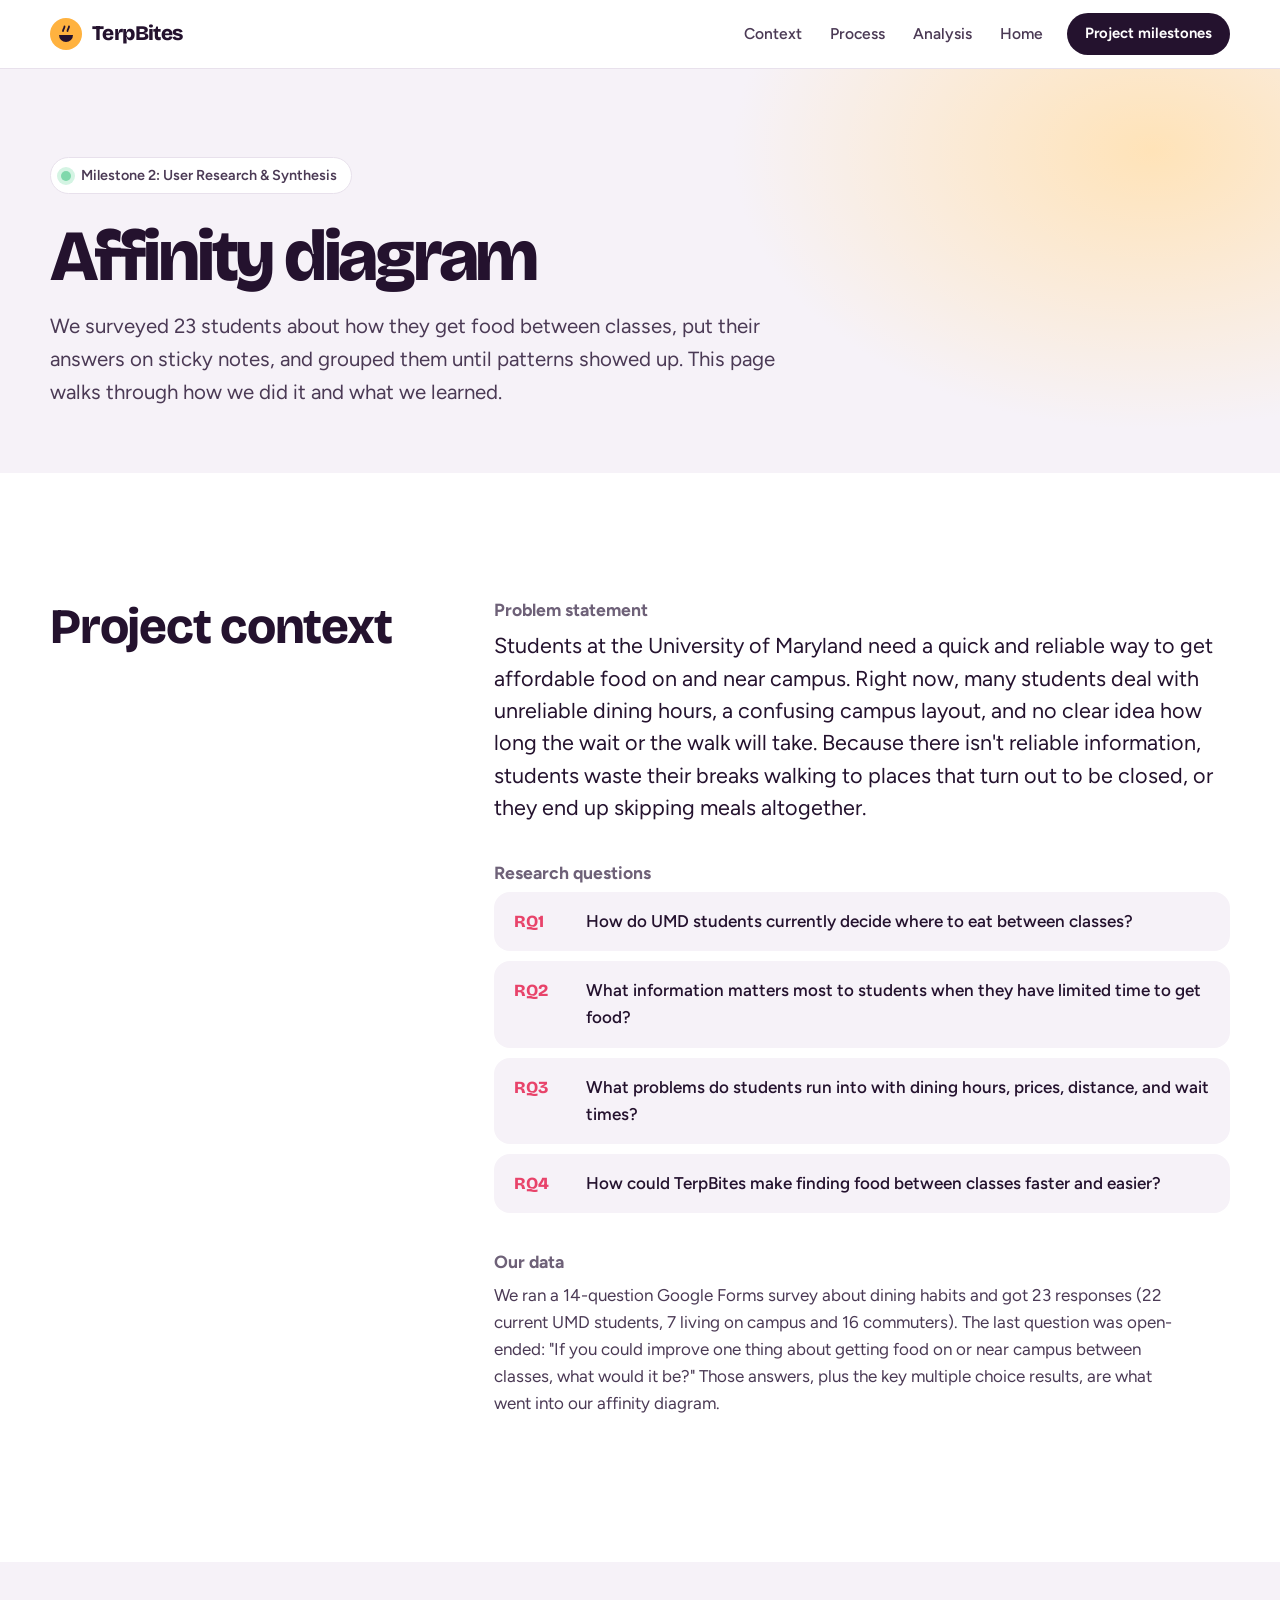
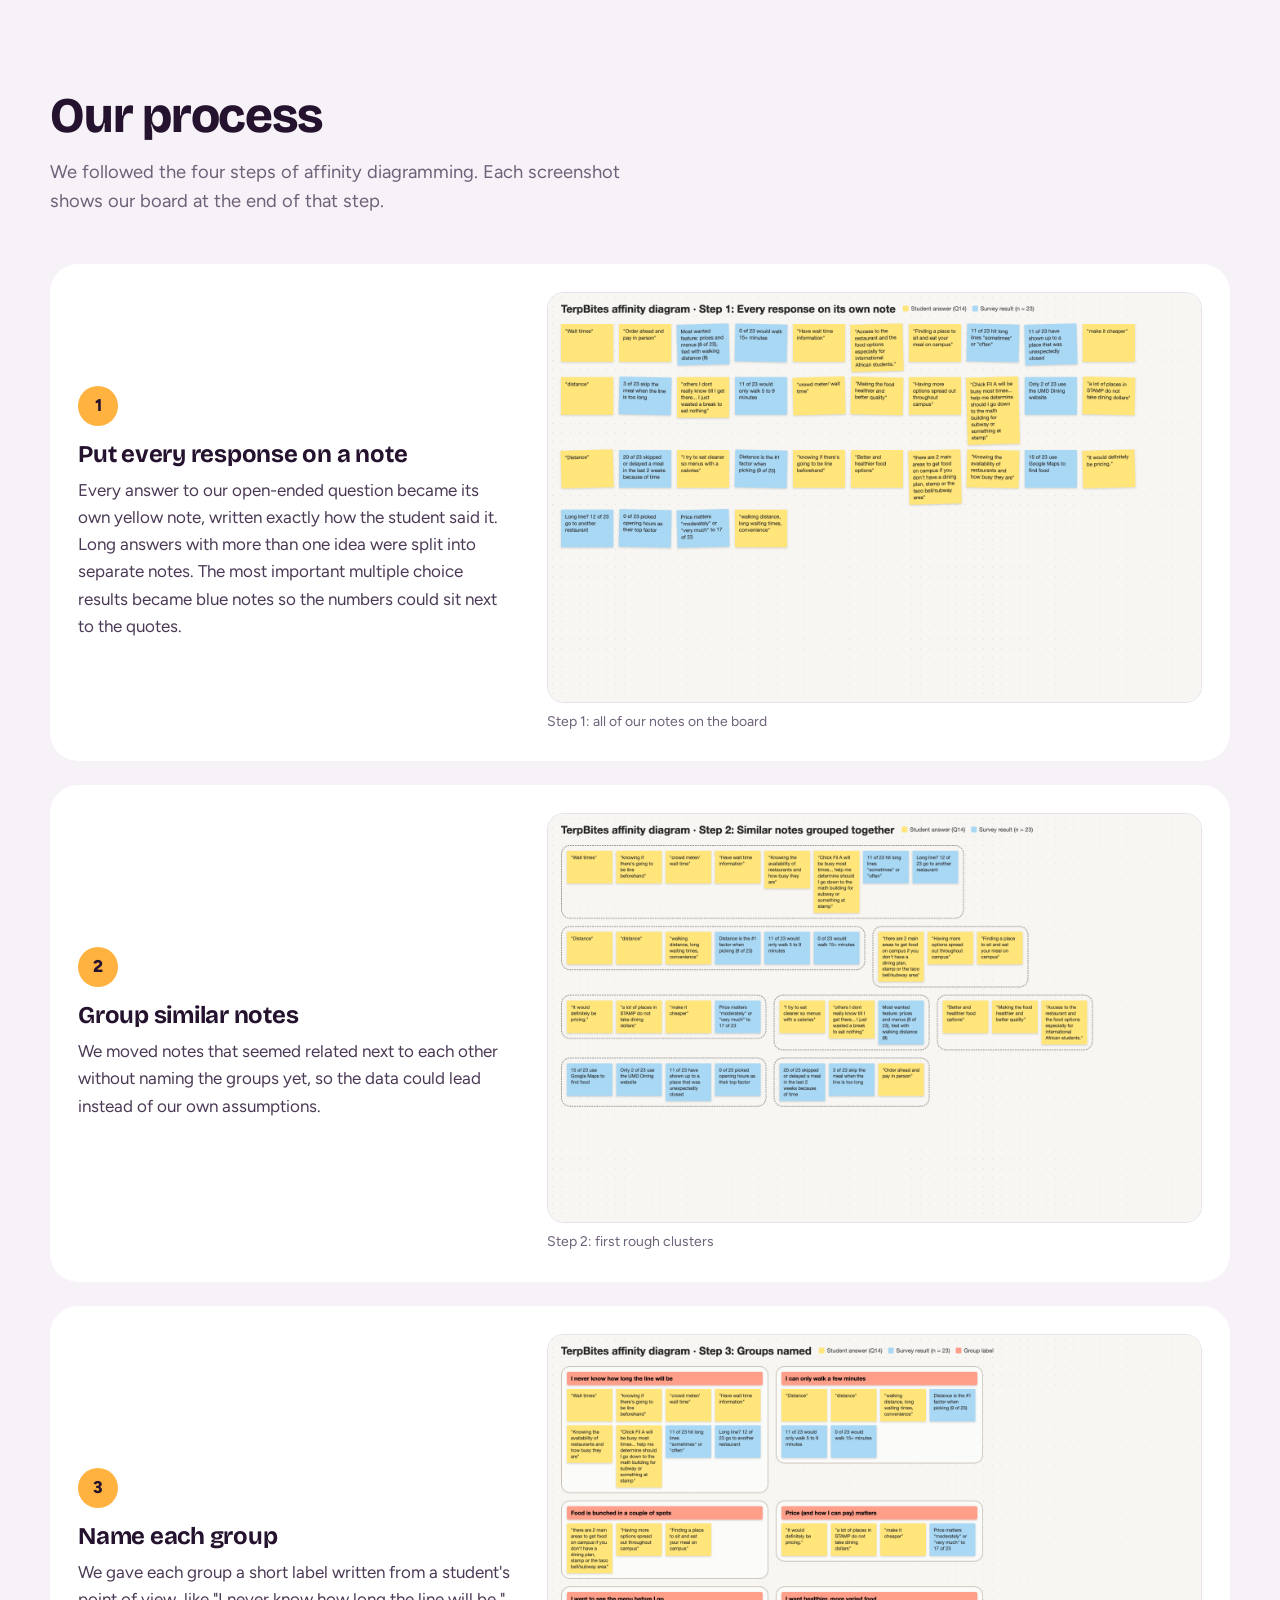
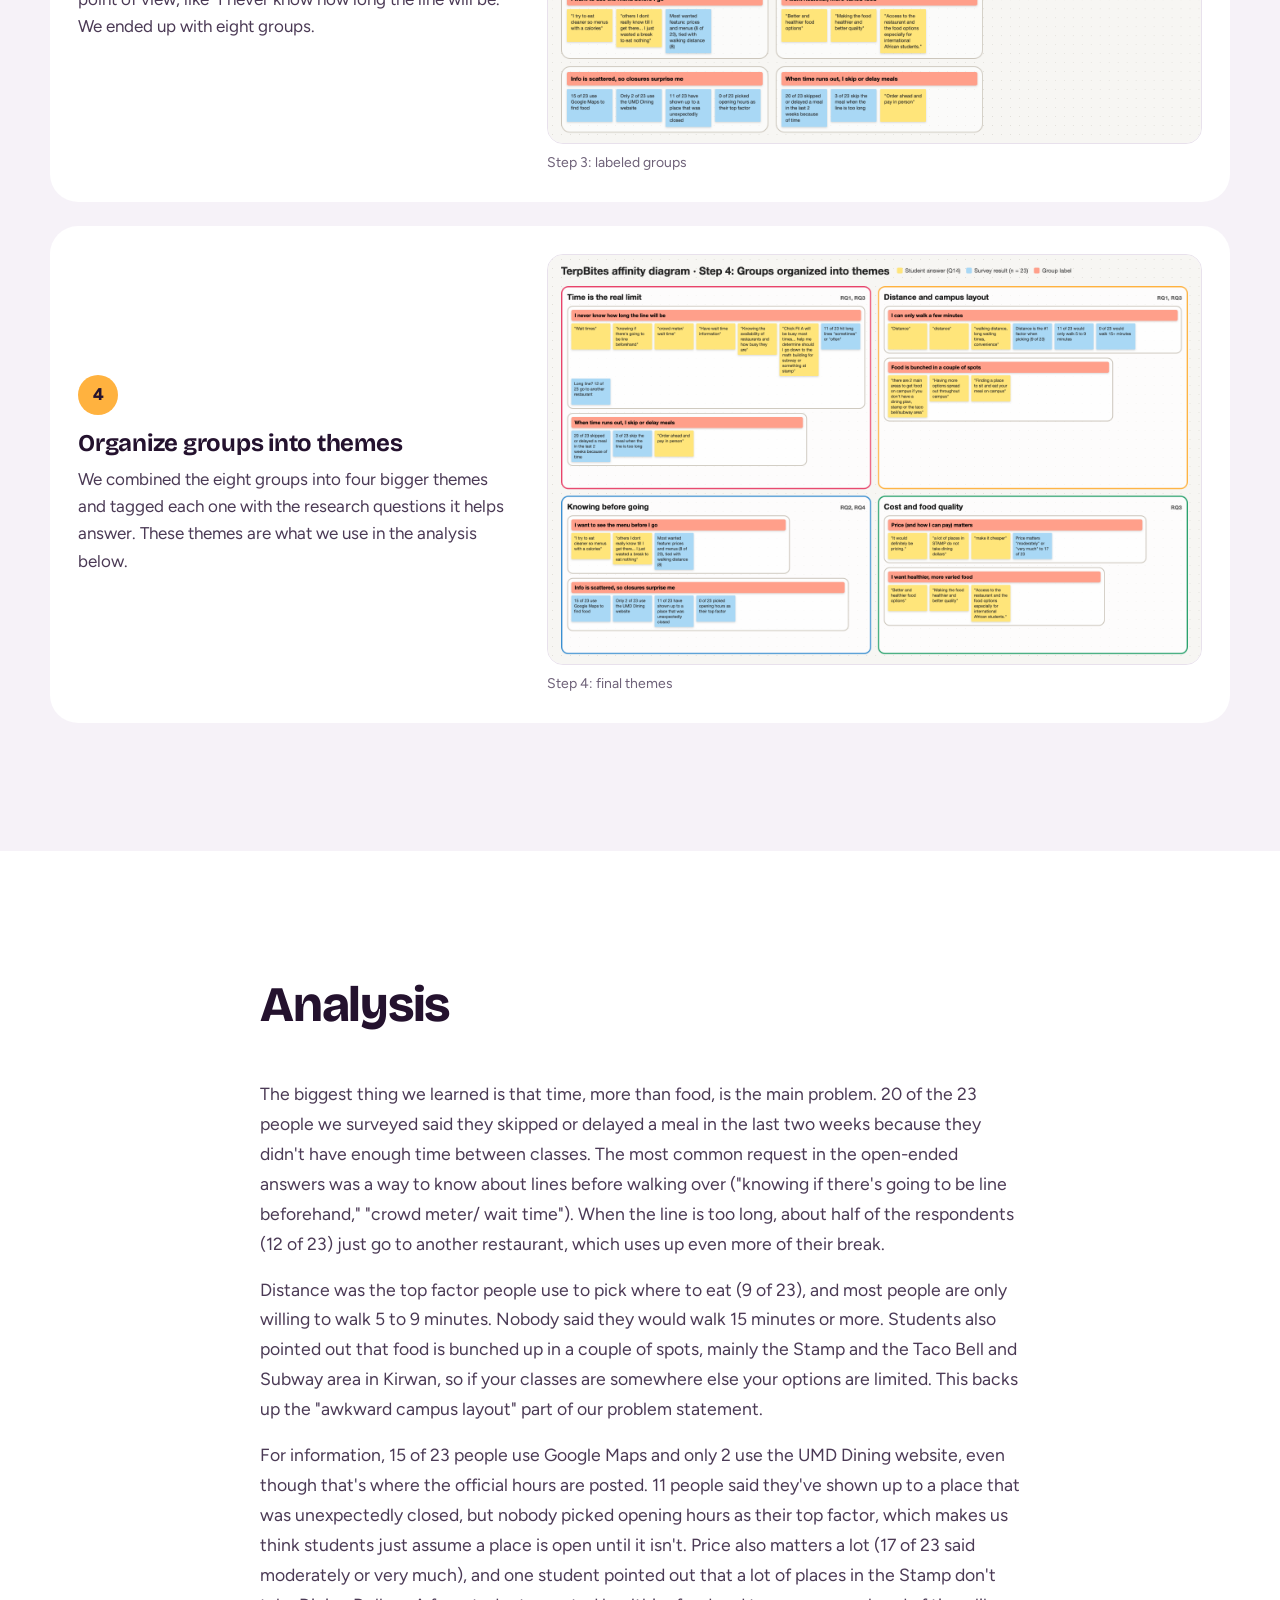
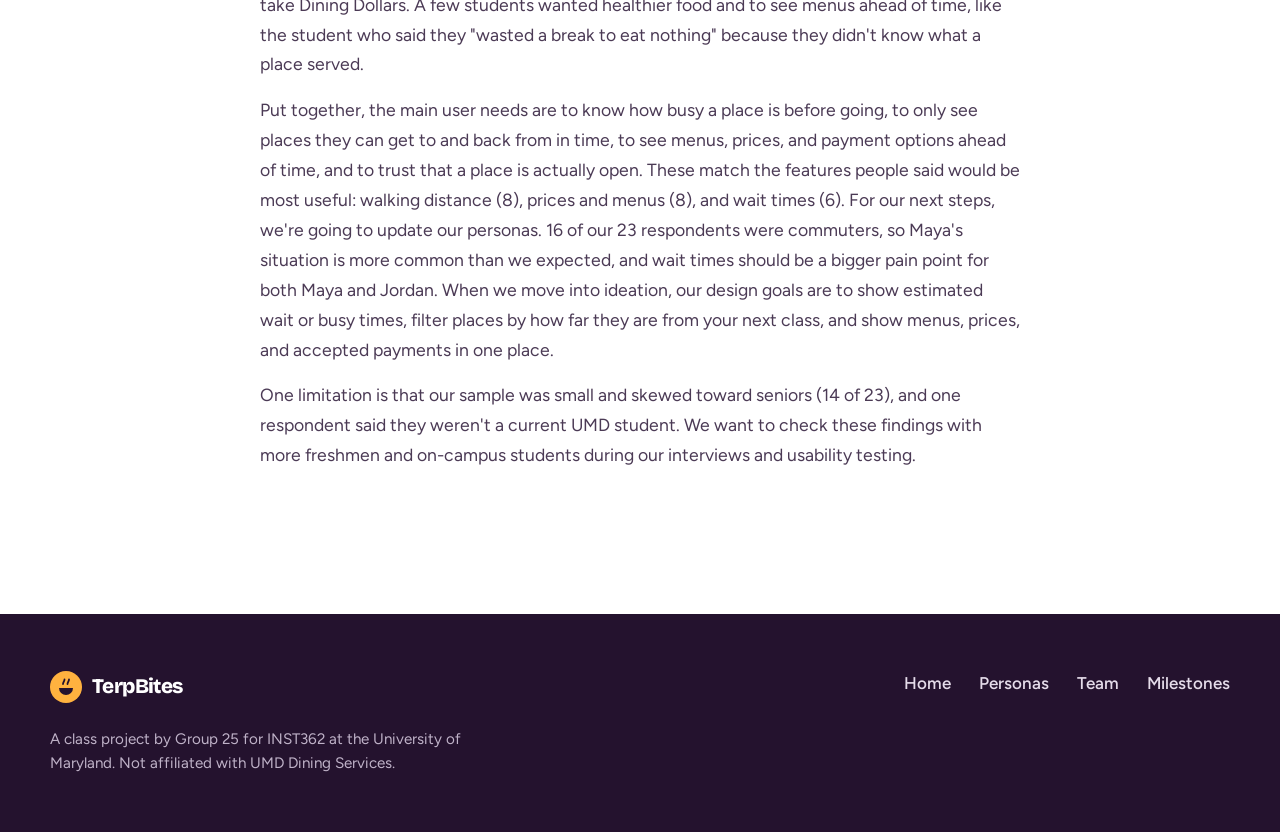
==== affinity.html @ 053cf382 "Add Affinity Diagram page with survey-based affinity diagram and analysis" ====
<!DOCTYPE html>
<html lang="en">
<head>
  <meta charset="UTF-8">
  <meta name="viewport" content="width=device-width, initial-scale=1">
  <title>Affinity Diagram · TerpBites</title>
  <meta name="description" content="How Group 25 used an affinity diagram to make sense of our TerpBites interviews and observations.">
  <link rel="preconnect" href="https://fonts.googleapis.com">
  <link rel="preconnect" href="https://fonts.gstatic.com" crossorigin>
  <link href="https://fonts.googleapis.com/css2?family=Bricolage+Grotesque:opsz,wght@12..96,500..800&family=Figtree:wght@400;500;600;700&display=swap" rel="stylesheet">
  <link rel="stylesheet" href="styles.css">
</head>
<body>
  <a class="skip" href="#main">Skip to content</a>

  <header class="nav">
    <div class="wrap nav-inner">
      <a class="brand" href="index.html" aria-label="TerpBites home">
        <svg class="brand-mark" viewBox="0 0 32 32" aria-hidden="true">
          <circle cx="16" cy="16" r="16" fill="var(--mango)"/>
          <path d="M9 17a7 7 0 0 0 14 0H9Z" fill="var(--ink)"/>
          <path d="M13 13c0-2 1.5-2.5 1.5-4.5M17.5 13c0-2 1.5-2.5 1.5-4.5" stroke="var(--ink)" stroke-width="1.8" fill="none" stroke-linecap="round"/>
        </svg>
        TerpBites
      </a>
      <nav aria-label="Main">
        <ul>
          <li><a href="#context">Context</a></li>
          <li><a href="#process">Process</a></li>
          <li><a href="#analysis">Analysis</a></li>
          <li><a href="index.html">Home</a></li>
        </ul>
      </nav>
      <a class="btn btn-small" href="index.html#progress">Project milestones</a>
    </div>
  </header>

  <main id="main">
    <section class="page-hero">
      <div class="wrap">
        <p class="pill"><span class="pulse" aria-hidden="true"></span>Milestone 2: User Research &amp; Synthesis</p>
        <h1>Affinity diagram</h1>
        <p class="lede">We surveyed 23 students about how they get food between classes, put their answers on sticky notes, and grouped them until patterns showed up. This page walks through how we did it and what we learned.</p>
      </div>
    </section>

    <!-- Context -->
    <section class="section" id="context">
      <div class="wrap context-grid">
        <div>
          <h2>Project context</h2>
        </div>
        <div>
          <h3 class="label-h">Problem statement</h3>
          <p class="statement">Students at the University of Maryland need a quick and reliable way to get affordable food on and near campus. Right now, many students deal with unreliable dining hours, a confusing campus layout, and no clear idea how long the wait or the walk will take. Because there isn't reliable information, students waste their breaks walking to places that turn out to be closed, or they end up skipping meals altogether.</p>

          <h3 class="label-h">Research questions</h3>
          <ol class="rq-list">
            <li><span>RQ1</span>How do UMD students currently decide where to eat between classes?</li>
            <li><span>RQ2</span>What information matters most to students when they have limited time to get food?</li>
            <li><span>RQ3</span>What problems do students run into with dining hours, prices, distance, and wait times?</li>
            <li><span>RQ4</span>How could TerpBites make finding food between classes faster and easier?</li>
          </ol>

          <h3 class="label-h data-h">Our data</h3>
          <p class="data-note">We ran a 14-question Google Forms survey about dining habits and got 23 responses (22 current UMD students, 7 living on campus and 16 commuters). The last question was open-ended: "If you could improve one thing about getting food on or near campus between classes, what would it be?" Those answers, plus the key multiple choice results, are what went into our affinity diagram.</p>
        </div>
      </div>
    </section>

    <!-- Process -->
    <section class="section process" id="process">
      <div class="wrap">
        <div class="section-head">
          <h2>Our process</h2>
          <p>We followed the four steps of affinity diagramming. Each screenshot shows our board at the end of that step.</p>
        </div>

        <ol class="steps-detail">
          <li>
            <div class="step-text">
              <span class="step-num">1</span>
              <h3>Put every response on a note</h3>
              <p>Every answer to our open-ended question became its own yellow note, written exactly how the student said it. Long answers with more than one idea were split into separate notes. The most important multiple choice results became blue notes so the numbers could sit next to the quotes.</p>
            </div>
            <figure class="shot">
              <img src="images/affinity/step1.png" alt="Step 1: all sticky notes from our interviews and observations, before grouping" loading="lazy" onerror="this.parentElement.classList.add('missing')">
              <figcaption>Step 1: all of our notes on the board</figcaption>
            </figure>
          </li>
          <li>
            <div class="step-text">
              <span class="step-num">2</span>
              <h3>Group similar notes</h3>
              <p>We moved notes that seemed related next to each other without naming the groups yet, so the data could lead instead of our own assumptions.</p>
            </div>
            <figure class="shot">
              <img src="images/affinity/step2.png" alt="Step 2: sticky notes moved into rough clusters" loading="lazy" onerror="this.parentElement.classList.add('missing')">
              <figcaption>Step 2: first rough clusters</figcaption>
            </figure>
          </li>
          <li>
            <div class="step-text">
              <span class="step-num">3</span>
              <h3>Name each group</h3>
              <p>We gave each group a short label written from a student's point of view, like "I never know how long the line will be." We ended up with eight groups.</p>
            </div>
            <figure class="shot">
              <img src="images/affinity/step3.png" alt="Step 3: clusters with labels" loading="lazy" onerror="this.parentElement.classList.add('missing')">
              <figcaption>Step 3: labeled groups</figcaption>
            </figure>
          </li>
          <li>
            <div class="step-text">
              <span class="step-num">4</span>
              <h3>Organize groups into themes</h3>
              <p>We combined the eight groups into four bigger themes and tagged each one with the research questions it helps answer. These themes are what we use in the analysis below.</p>
            </div>
            <figure class="shot">
              <img src="images/affinity/step4.png" alt="Step 4: labeled groups organized under larger themes" loading="lazy" onerror="this.parentElement.classList.add('missing')">
              <figcaption>Step 4: final themes</figcaption>
            </figure>
          </li>
        </ol>
      </div>
    </section>

    <!-- Analysis -->
    <section class="section" id="analysis">
      <div class="wrap narrow-wrap">
        <div class="section-head">
          <h2>Analysis</h2>
        </div>
        <div class="analysis" id="analysis-body">
          <p>The biggest thing we learned is that time, more than food, is the main problem. 20 of the 23 people we surveyed said they skipped or delayed a meal in the last two weeks because they didn't have enough time between classes. The most common request in the open-ended answers was a way to know about lines before walking over ("knowing if there's going to be line beforehand," "crowd meter/ wait time"). When the line is too long, about half of the respondents (12 of 23) just go to another restaurant, which uses up even more of their break.</p>
          <p>Distance was the top factor people use to pick where to eat (9 of 23), and most people are only willing to walk 5 to 9 minutes. Nobody said they would walk 15 minutes or more. Students also pointed out that food is bunched up in a couple of spots, mainly the Stamp and the Taco Bell and Subway area in Kirwan, so if your classes are somewhere else your options are limited. This backs up the "awkward campus layout" part of our problem statement.</p>
          <p>For information, 15 of 23 people use Google Maps and only 2 use the UMD Dining website, even though that's where the official hours are posted. 11 people said they've shown up to a place that was unexpectedly closed, but nobody picked opening hours as their top factor, which makes us think students just assume a place is open until it isn't. Price also matters a lot (17 of 23 said moderately or very much), and one student pointed out that a lot of places in the Stamp don't take Dining Dollars. A few students wanted healthier food and to see menus ahead of time, like the student who said they "wasted a break to eat nothing" because they didn't know what a place served.</p>
          <p>Put together, the main user needs are to know how busy a place is before going, to only see places they can get to and back from in time, to see menus, prices, and payment options ahead of time, and to trust that a place is actually open. These match the features people said would be most useful: walking distance (8), prices and menus (8), and wait times (6). For our next steps, we're going to update our personas. 16 of our 23 respondents were commuters, so Maya's situation is more common than we expected, and wait times should be a bigger pain point for both Maya and Jordan. When we move into ideation, our design goals are to show estimated wait or busy times, filter places by how far they are from your next class, and show menus, prices, and accepted payments in one place.</p>
          <p>One limitation is that our sample was small and skewed toward seniors (14 of 23), and one respondent said they weren't a current UMD student. We want to check these findings with more freshmen and on-campus students during our interviews and usability testing.</p>
        </div>
      </div>
    </section>
  </main>

  <footer class="footer">
    <div class="wrap footer-inner">
      <div>
        <a class="brand" href="index.html">
          <svg class="brand-mark" viewBox="0 0 32 32" aria-hidden="true">
            <circle cx="16" cy="16" r="16" fill="var(--mango)"/>
            <path d="M9 17a7 7 0 0 0 14 0H9Z" fill="var(--ink)"/>
            <path d="M13 13c0-2 1.5-2.5 1.5-4.5M17.5 13c0-2 1.5-2.5 1.5-4.5" stroke="var(--ink)" stroke-width="1.8" fill="none" stroke-linecap="round"/>
          </svg>
          TerpBites
        </a>
        <p>A class project by Group 25 for INST362 at the University of Maryland. Not affiliated with UMD Dining Services.</p>
      </div>
      <nav aria-label="Footer">
        <ul>
          <li><a href="index.html">Home</a></li>
          <li><a href="index.html#persona">Personas</a></li>
          <li><a href="index.html#team">Team</a></li>
          <li><a href="index.html#progress">Milestones</a></li>
        </ul>
      </nav>
    </div>
  </footer>
</body>
</html>
---- styles.css ----
:root {
  --ink: #24122e;         /* aubergine */
  --ink-2: #4b3a55;
  --muted: #6e6178;
  --paper: #ffffff;
  --wash: #f6f2f8;        /* pale lilac-gray */
  --line: #e8e1ec;

  --mango: #ffb23f;
  --mango-soft: #ffe3b8;
  --berry: #e8436a;
  --berry-soft: #ffd3de;
  --mint: #7fd8ab;
  --mint-soft: #d4f4e3;
  --lilac: #c9b6f2;

  --map: #efeaf2;
  --map-road: #ffffff;
  --map-green: #cdeedb;
  --map-block: #e2dae8;

  --radius-lg: 28px;
  --radius: 16px;
  --display: "Bricolage Grotesque", system-ui, sans-serif;
  --body: "Figtree", system-ui, sans-serif;
}

* { box-sizing: border-box; }
html { scroll-behavior: smooth; scroll-padding-top: 84px; }
@media (prefers-reduced-motion: reduce) { html { scroll-behavior: auto; } }

body {
  margin: 0;
  background: var(--paper);
  color: var(--ink);
  font-family: var(--body);
  font-size: 1.0625rem;
  line-height: 1.6;
  -webkit-font-smoothing: antialiased;
}

h1, h2, h3 {
  font-family: var(--display);
  line-height: 1.05;
  margin: 0;
  letter-spacing: -0.025em;
}
h2 { font-size: clamp(2rem, 4.2vw, 3.1rem); font-weight: 750; }
h3 { font-size: 1.3rem; font-weight: 700; letter-spacing: -0.01em; }
p { margin: 0 0 1rem; }
a { color: inherit; }

:focus-visible { outline: 3px solid var(--berry); outline-offset: 3px; border-radius: 6px; }

.wrap { width: min(1180px, 100% - 32px); margin-inline: auto; }

.skip {
  position: absolute; left: -999px; top: 8px; z-index: 20;
  background: var(--ink); color: #fff; padding: 8px 14px; border-radius: 8px;
}
.skip:focus { left: 8px; }

/* Buttons */
.btn {
  display: inline-flex; align-items: center; justify-content: center;
  padding: 14px 24px; border-radius: 999px;
  background: var(--ink); color: #fff;
  font-weight: 650; text-decoration: none; font-size: 1rem;
  transition: transform .15s ease, background .15s ease;
}
.btn:hover { background: #3a2147; transform: translateY(-1px); }
.btn-ghost { background: transparent; color: var(--ink); box-shadow: inset 0 0 0 2px var(--ink); }
.btn-ghost:hover { background: var(--ink); color: #fff; }
.btn-small { padding: 9px 18px; font-size: .925rem; }

/* Nav */
.nav {
  position: sticky; top: 0; z-index: 10;
  background: rgba(255,255,255,.82);
  backdrop-filter: saturate(1.4) blur(14px);
  -webkit-backdrop-filter: saturate(1.4) blur(14px);
  border-bottom: 1px solid var(--line);
}
.nav-inner { display: flex; align-items: center; gap: 24px; min-height: 68px; }
.brand {
  display: inline-flex; align-items: center; gap: 10px;
  font-family: var(--display); font-weight: 800; font-size: 1.3rem;
  letter-spacing: -0.03em; text-decoration: none;
}
.brand-mark { width: 32px; height: 32px; }
.nav nav { margin-left: auto; }
.nav ul { display: flex; gap: 28px; list-style: none; margin: 0; padding: 0; }
.nav nav a { text-decoration: none; font-weight: 550; color: var(--ink-2); font-size: .975rem; }
.nav nav a:hover { color: var(--ink); }

/* Hero */
.hero {
  position: relative; overflow: hidden;
  padding: clamp(48px, 7vw, 88px) 0 32px;
  background:
    radial-gradient(600px 400px at 85% 30%, var(--mango-soft), transparent 70%),
    radial-gradient(500px 360px at 70% 90%, var(--berry-soft), transparent 70%),
    var(--wash);
}
.hero-grid { display: grid; grid-template-columns: 1.1fr .9fr; gap: 48px; align-items: center; }
.pill {
  display: inline-flex; align-items: center; gap: 10px;
  background: #fff; border: 1px solid var(--line);
  padding: 6px 14px 6px 10px; border-radius: 999px;
  font-size: .9rem; font-weight: 600; color: var(--ink-2);
  margin-bottom: 28px;
}
.pulse { width: 10px; height: 10px; border-radius: 50%; background: var(--mint); box-shadow: 0 0 0 4px var(--mint-soft); }
.hero h1 {
  font-size: clamp(3rem, 7vw, 5.6rem);
  font-weight: 800;
  line-height: .95;
  letter-spacing: -0.045em;
  margin-bottom: 28px;
  max-width: 11ch;
}
.lede { font-size: clamp(1.1rem, 1.6vw, 1.3rem); color: var(--ink-2); max-width: 40ch; margin-bottom: 36px; }
.hero-actions { display: flex; gap: 12px; flex-wrap: wrap; }
.hero-note { font-size: .85rem; color: var(--muted); margin-top: 40px; margin-bottom: 0; }

/* Phone */
.hero-visual { position: relative; display: flex; justify-content: center; padding: 20px 0; }
.phone {
  width: 320px; padding: 12px;
  background: var(--ink); border-radius: 48px;
  box-shadow: 0 40px 80px -20px rgba(36,18,46,.45), 0 0 0 2px #3a2147 inset;
  transform: rotate(-3deg);
}
.phone-screen {
  background: #fff; border-radius: 38px; overflow: hidden;
  padding: 14px 16px 18px;
  font-size: .9rem;
}
.status { display: flex; justify-content: space-between; align-items: center; font-weight: 700; font-size: .78rem; padding: 0 8px 10px; }
.notch { width: 84px; height: 22px; background: var(--ink); border-radius: 999px; }

.app-head { display: flex; justify-content: space-between; align-items: center; margin-bottom: 12px; }
.app-kicker { font-size: .78rem; color: var(--muted); margin: 0; }
.app-title { font-family: var(--display); font-weight: 750; font-size: 1.2rem; margin: 0; letter-spacing: -0.02em; }
.ring { position: relative; width: 52px; height: 52px; }
.ring svg { width: 100%; height: 100%; transform: rotate(-90deg); }
.ring circle { fill: none; stroke-width: 5; }
.ring-track { stroke: var(--wash); }
.ring-fill {
  stroke: var(--berry); stroke-linecap: round;
  stroke-dasharray: 119.4; stroke-dashoffset: 119.4;
  animation: ring 1.4s .4s cubic-bezier(.2,.8,.2,1) forwards;
}
@keyframes ring { to { stroke-dashoffset: var(--ring-to, 49.7); } }
.ring span {
  position: absolute; inset: 0; display: grid; place-content: center; text-align: center;
  font-weight: 800; font-size: .95rem; line-height: 1;
}
.ring small { display: block; font-size: .6rem; font-weight: 600; color: var(--muted); }

.map { border-radius: 18px; overflow: hidden; height: 128px; margin-bottom: 14px; }
.map svg { display: block; width: 100%; height: 100%; }
.route { stroke-dasharray: 2 8; animation: march 1.2s linear infinite; }
@keyframes march { to { stroke-dashoffset: -20; } }
.pin { transform-origin: 180px 20px; animation: pop .5s 1.2s cubic-bezier(.3,1.6,.5,1) both; }
@keyframes pop { from { transform: scale(0); } to { transform: scale(1); } }

.app-section { font-weight: 700; font-size: .8rem; color: var(--muted); margin: 0 0 6px; }
.spots { list-style: none; margin: 0; padding: 0; }
.spots li {
  display: grid; grid-template-columns: 38px 1fr auto; gap: 10px; align-items: center;
  padding: 8px 0; border-top: 1px solid var(--line);
}
.spot-icon { width: 38px; height: 38px; border-radius: 12px; display: grid; place-items: center; background: var(--c); font-size: 1.1rem; }
.spot-name { font-weight: 700; line-height: 1.25; font-size: .88rem; }
.spot-name small { display: block; font-weight: 500; color: var(--muted); font-size: .76rem; }
.spot-time { font-weight: 750; font-size: .85rem; background: var(--wash); padding: 3px 9px; border-radius: 999px; }
.spot-warn .spot-name small { color: #b4284b; }

.float {
  position: absolute; background: #fff; border-radius: 14px;
  padding: 10px 14px; font-size: .88rem; font-weight: 600;
  box-shadow: 0 14px 30px -10px rgba(36,18,46,.3);
  display: flex; align-items: center; gap: 8px; white-space: nowrap;
}
.float-a { top: 36%; left: 0; transform: rotate(-4deg); }
.float-b { bottom: 0; right: 4%; transform: rotate(3deg); background: var(--mango); }
.float-dot { width: 9px; height: 9px; border-radius: 50%; background: #25a06a; }

@media (prefers-reduced-motion: reduce) {
  .route, .pin, .ring-fill { animation: none; }
  .ring-fill { stroke-dashoffset: var(--ring-to, 49.7); }
}

/* Sections */
.section { padding: clamp(72px, 10vw, 128px) 0; }
.section-head { max-width: 620px; margin-bottom: 48px; }
.section-head h2 { margin-bottom: 16px; }
.section-head p { color: var(--muted); font-size: 1.15rem; margin: 0; }

/* Problem */
.problem-grid { display: grid; grid-template-columns: 1fr 1fr; gap: clamp(40px, 7vw, 96px); align-items: start; }
.problem-copy h2 { margin-bottom: 28px; }
.problem-copy p { color: var(--ink-2); font-size: 1.12rem; max-width: 56ch; }

.scramble { background: var(--wash); border-radius: var(--radius-lg); padding: 32px; }
.scramble-title { font-family: var(--display); font-weight: 700; font-size: 1.15rem; margin-bottom: 20px; }
.scramble ol { list-style: none; margin: 0; padding: 0; }
.scramble li {
  display: grid; grid-template-columns: 64px 1fr; gap: 16px;
  position: relative; padding-bottom: 22px;
}
.scramble li:last-child { padding-bottom: 0; }
.scramble li::before {
  content: ""; position: absolute; left: 70px; top: 8px;
  width: 11px; height: 11px; border-radius: 50%;
  background: #fff; border: 2px solid var(--ink-2);
}
.scramble li:not(:last-child)::after {
  content: ""; position: absolute; left: 75px; top: 22px; bottom: 2px;
  width: 1px; background: #cfc3d6;
}
.scramble time { font-weight: 700; font-variant-numeric: tabular-nums; color: var(--muted); font-size: .95rem; padding-top: 1px; }
.scramble li div { padding-left: 22px; color: var(--ink-2); }
.scramble li strong { color: var(--ink); display: block; }
.scramble li.bad::before { background: var(--berry); border-color: var(--berry); }
.scramble li.bad strong { color: #b4284b; }

/* Demo */
.how { background: var(--ink); color: #fff; }
.how .section-head p { color: #cbbfd3; }
.demo {
  display: grid; grid-template-columns: 340px 1fr; gap: 24px;
  background: #fff; color: var(--ink);
  border-radius: var(--radius-lg); padding: 12px;
}
.demo-controls { background: var(--wash); border-radius: 20px; padding: 28px; }
.demo-controls > label { display: block; font-weight: 650; color: var(--ink-2); }
.demo-controls output {
  display: block; font-family: var(--display); font-weight: 800;
  font-size: 3.5rem; letter-spacing: -0.04em; line-height: 1.1; margin: 4px 0 12px;
}
input[type="range"] { width: 100%; accent-color: var(--berry); height: 28px; cursor: pointer; }
.range-scale { display: flex; justify-content: space-between; font-size: .8rem; color: var(--muted); margin-bottom: 28px; }
.toggle { border: 0; padding: 0; margin: 0 0 28px; }
.toggle legend { font-weight: 650; color: var(--ink-2); margin-bottom: 10px; padding: 0; }
.toggle label {
  display: inline-flex; align-items: center; gap: 8px; cursor: pointer;
  background: #fff; border: 1px solid var(--line); border-radius: 999px;
  padding: 8px 16px; margin-right: 6px; font-weight: 600; font-size: .95rem;
}
.toggle label:has(input:checked) { background: var(--ink); color: #fff; border-color: var(--ink); }
.toggle input { accent-color: var(--berry); margin: 0; }
.demo-summary { font-size: 1rem; color: var(--ink-2); margin: 0; }
.demo-summary strong { color: var(--ink); }

.demo-list { list-style: none; margin: 0; padding: 12px 16px; align-self: start; }
.demo-list li {
  display: grid; grid-template-columns: 44px 1fr auto; gap: 16px; align-items: center;
  padding: 14px 4px; border-bottom: 1px solid var(--line);
  transition: opacity .2s ease;
}
.demo-list li:last-child { border-bottom: 0; }
.demo-list .d-icon { width: 44px; height: 44px; border-radius: 14px; display: grid; place-items: center; font-size: 1.25rem; background: var(--wash); }
.demo-list .d-name { font-weight: 700; line-height: 1.3; }
.demo-list .d-meta { display: block; font-weight: 500; color: var(--muted); font-size: .9rem; }
.demo-list .d-badge {
  font-size: .85rem; font-weight: 700; padding: 5px 12px; border-radius: 999px; white-space: nowrap;
  background: var(--mint-soft); color: #145c3a;
}
.demo-list li.out { opacity: .45; }
.demo-list li.out .d-badge { background: var(--wash); color: var(--muted); }
.demo-note { font-size: .85rem; color: #a998b3; margin: 20px 0 0; }

/* Finder form */
.demo { grid-template-columns: 360px 1fr; }
.field { margin-bottom: 18px; }
.field > label, .toggle legend { display: block; font-weight: 650; color: var(--ink-2); margin-bottom: 6px; font-size: .95rem; }
.field-row { display: grid; grid-template-columns: 1fr 1fr; gap: 12px; }
.demo select, .demo input[type="time"], .menu-filters select {
  width: 100%; font: inherit; font-size: .95rem; color: var(--ink);
  background: #fff; border: 1px solid var(--line); border-radius: 12px;
  padding: 10px 12px; min-height: 44px;
}
.demo select:focus-visible, .demo input[type="time"]:focus-visible, .menu-filters select:focus-visible { outline: 3px solid var(--berry); outline-offset: 1px; }
.demo-controls .field output { margin-top: 0; }
.toggle label { margin: 0 6px 8px 0; }
.demo-results { padding: 8px 12px 16px; }
.demo-list { padding: 0; }
.demo-list li { align-items: start; }
.demo-list .d-badge { margin-top: 2px; }
.d-trip { display: block; font-size: .85rem; color: var(--ink-2); font-weight: 500; margin-top: 4px; }
.show-more, .station-more {
  font: inherit; font-weight: 650; font-size: .95rem; cursor: pointer;
  background: var(--wash); color: var(--ink); border: 0; border-radius: 999px;
  padding: 10px 18px; margin: 12px 4px 0;
}
.show-more:hover, .station-more:hover { background: var(--line); }

/* Menus */
.menus { background: var(--paper); }
.menu-bar { display: flex; flex-wrap: wrap; justify-content: space-between; align-items: center; gap: 16px; margin-bottom: 20px; }
.menu-filters { display: flex; gap: 12px; align-items: center; flex-wrap: wrap; }
.menu-filters select { width: auto; }
.seg { display: inline-flex; background: var(--wash); border-radius: 999px; padding: 5px; gap: 2px; flex-wrap: wrap; }
.seg button {
  font: inherit; font-weight: 650; font-size: 1rem; cursor: pointer;
  border: 0; background: transparent; color: var(--ink-2);
  padding: 10px 20px; border-radius: 999px;
}
.seg button[aria-selected="true"] { background: var(--ink); color: #fff; }
.seg-small button { font-size: .925rem; padding: 8px 16px; }
.menu-meta { display: flex; flex-wrap: wrap; align-items: center; gap: 6px 0; color: var(--ink-2); margin-bottom: 16px; }
.menu-meta .sep { width: 4px; height: 4px; border-radius: 50%; background: #c3b6cb; margin: 0 12px; }
.menu-meta .live { color: #1d7a50; font-weight: 700; }
.diet-filter { display: flex; flex-wrap: wrap; align-items: center; gap: 8px; margin-bottom: 28px; }
.diet-filter > span { font-weight: 650; color: var(--ink-2); margin-right: 4px; }
.diet-filter label {
  display: inline-flex; align-items: center; gap: 8px; cursor: pointer;
  border: 1px solid var(--line); border-radius: 999px; padding: 7px 14px; font-weight: 600; font-size: .925rem;
}
.diet-filter label:has(input:checked) { background: var(--mint-soft); border-color: var(--mint); }
.diet-filter input { accent-color: #1d7a50; margin: 0; }

.stations { display: grid; grid-template-columns: repeat(auto-fill, minmax(260px, 1fr)); gap: 16px; align-items: start; }
.station { background: var(--wash); border-radius: 20px; overflow: hidden; }
/* Station fold / expand */

.station-toggle {
  width: 100%;
  border: 0;
  background: transparent;

  display: grid;
  grid-template-columns: auto 1fr auto;
  align-items: center;

  gap: 10px;

  padding: 20px 22px;

  cursor: pointer;

  color: var(--ink);
  text-align: left;
}

.station-toggle:hover {
  background: rgba(36, 18, 46, 0.04);
}

.station-name {
  font-family: var(--display);
  font-size: 1.1rem;
  font-weight: 700;
}

.station-count {
  font-family: var(--body);
  font-size: .85rem;
  font-weight: 600;
  color: var(--muted);
}

.station-arrow {
  font-size: .8rem;
  transition: transform .2s ease;
}

/* 展开以后箭头朝下 */

.station-open .station-arrow {
  transform: rotate(90deg);
}

.station-body {
  padding: 0 22px 18px;
}
.station h3 { font-size: 1.1rem; display: flex; justify-content: space-between; align-items: baseline; gap: 12px; margin-bottom: 12px; }
.station h3 span { font-family: var(--body); font-size: .85rem; font-weight: 600; color: var(--muted); letter-spacing: 0; }
.station ul { list-style: none; margin: 0; padding: 0; }
.station li { padding: 7px 0; border-top: 1px solid var(--line); font-size: .95rem; line-height: 1.35; }
.station li:first-child { border-top: 0; }
.station-more { margin: 10px 0 0; padding: 7px 14px; font-size: .875rem; background: #fff; }
.diet { display: inline-block; font-size: .7rem; font-weight: 700; padding: 1px 7px; border-radius: 999px; margin-left: 6px; vertical-align: 1px; }
.diet-vegan { background: var(--mint); color: #0f4a2e; }
.diet-veg { background: var(--mint-soft); color: #145c3a; }
.diet-halal { background: var(--lilac); color: #3b2566; }
.empty { color: var(--muted); background: var(--wash); border-radius: 20px; padding: 28px; }
.menu-source { color: var(--muted); }
.menu-source a { color: var(--ink); font-weight: 600; }

.scramble-note { font-size: .85rem; color: var(--muted); margin: 20px 0 0; }
.steps li { display: flex; flex-direction: column; }
.steps p { flex: 1; }
.footer-sources a { color: #fff; }

/* Domain */
.domain { padding: clamp(56px, 8vw, 88px) 0; border-bottom: 1px solid var(--line); }
.domain-inner { display: grid; grid-template-columns: 280px 1fr; gap: 40px; align-items: center; }
.domain h2 { font-size: clamp(1.75rem, 3vw, 2.25rem); }
.domain-list { list-style: none; margin: 0; padding: 0; display: grid; grid-template-columns: repeat(4, 1fr); gap: 24px; }
.domain-list li { font-weight: 650; line-height: 1.35; }
.domain-list svg {
  display: block; width: 44px; height: 44px; padding: 10px; margin-bottom: 12px;
  border-radius: 12px; background: var(--wash);
  fill: none; stroke: var(--ink); stroke-width: 1.8; stroke-linecap: round; stroke-linejoin: round;
}

/* Audience */
.audience-grid { display: grid; grid-template-columns: 1fr 1fr 1.2fr; gap: 20px; }
.aud { position: relative; border-radius: var(--radius-lg); padding: 32px; min-height: 300px; display: flex; flex-direction: column; }
.aud-oncampus { background: var(--mango-soft); }
.aud-commuter { background: var(--mint-soft); }
.aud-business { background: var(--ink); color: #fff; }
.aud-art {
  width: 64px; height: 64px; border-radius: 20px; background: rgba(255,255,255,.7);
  display: grid; place-items: center; font-size: 2rem; margin-bottom: auto;
}
.aud-business .aud-art { background: rgba(255,255,255,.12); }
.aud h3 { margin: 40px 0 10px; font-size: 1.5rem; }
.aud p { margin: 0; color: var(--ink-2); }
.aud-business p { color: #e4dbea; }
.tag {
  position: absolute; top: 32px; right: 32px;
  background: var(--mango); color: var(--ink);
  font-size: .8rem; font-weight: 700; padding: 5px 12px; border-radius: 999px;
}

/* Persona */
.persona { border-top: 1px solid var(--line); }
.aud-link { display: inline-block; margin-top: 16px; font-weight: 700; color: var(--ink); text-underline-offset: 3px; }
.persona-tabs { margin-bottom: 24px; }
.persona-grid[hidden] { display: none; }
.persona-grid { display: grid; grid-template-columns: 300px 1fr; gap: 24px; align-items: start; }
.persona-profile { position: sticky; top: 100px; }
.persona-profile img {
  display: block; width: 100%; height: auto; aspect-ratio: 1; object-fit: cover; object-position: 45% 40%;
  border-radius: var(--radius-lg); background: var(--wash);
}
.persona-id { padding: 20px 4px 0; }
.persona-id h3 { font-size: 1.9rem; letter-spacing: -0.03em; margin-bottom: 8px; }
.persona-id p {
  display: inline-block; margin: 0; background: var(--mint-soft); color: #145c3a;
  font-weight: 700; font-size: .9rem; padding: 4px 12px; border-radius: 999px;
}
.persona-boxes { display: grid; grid-template-columns: 1fr 1fr; gap: 16px; }
.persona-box { --dot: var(--ink-2); background: var(--wash); border-radius: 20px; padding: 28px; border-top: 4px solid transparent; }
.persona-pain { --dot: var(--berry); border-top-color: var(--berry); }
.persona-goal { --dot: #25a06a; border-top-color: var(--mint); }
.persona-box h3 { font-size: 1.35rem; margin-bottom: 4px; }
.persona-sub { color: var(--muted); font-size: .95rem; margin-bottom: 16px; }
.persona-box ul { list-style: none; margin: 0; padding: 0; }
.persona-box li { position: relative; padding: 0 0 10px 20px; color: var(--ink-2); line-height: 1.45; }
.persona-box li:last-child { padding-bottom: 0; }
.persona-box li::before {
  content: ""; position: absolute; left: 2px; top: .55em;
  width: 7px; height: 7px; border-radius: 50%; background: var(--dot);
}

/* Constraints */
.constraints { background: var(--wash); }
.constraints-grid { display: grid; grid-template-columns: .8fr 1.2fr; gap: 56px; align-items: start; }
.constraints .section-head { margin-bottom: 0; position: sticky; top: 120px; }
.limits { margin: 0; display: grid; grid-template-columns: 1fr 1fr; gap: 16px; }
.limits > div { background: #fff; border-radius: 20px; padding: 28px; }
.limits dt { font-family: var(--display); font-weight: 700; font-size: 1.3rem; letter-spacing: -0.01em; margin-bottom: 8px; }
.limit-icon { display: block; font-size: 1.6rem; margin-bottom: 18px; }
.limits dd { margin: 0; color: var(--muted); }

/* Team */
.team-grid { list-style: none; margin: 0; padding: 0; display: grid; grid-template-columns: repeat(6, 1fr); gap: 24px; }
.team-grid li { display: flex; flex-direction: column; align-items: center; gap: 14px; }
.avatar {
  width: 100%; aspect-ratio: 1; border-radius: 50%;
  background: var(--a); display: grid; place-items: center;
  font-family: var(--display); font-weight: 800; font-size: clamp(1.5rem, 2.4vw, 2.1rem);
  letter-spacing: -0.03em; color: var(--ink);
}
.member { font-weight: 650; line-height: 1.3; text-align: center; width: 100%; }

/* Progress */
.progress { background: var(--wash); }
.steps { list-style: none; margin: 0; padding: 0; display: grid; grid-template-columns: repeat(5, 1fr); gap: 12px; counter-reset: s; }
.steps li {
  counter-increment: s;
  background: #fff; border-radius: 20px; padding: 24px 22px 26px;
  border: 1px solid var(--line);
}
.steps li::before {
  content: counter(s);
  display: grid; place-items: center; width: 34px; height: 34px; border-radius: 50%;
  background: var(--wash); font-weight: 800; margin-bottom: 36px;
}
.steps li.done::before { content: "✓"; background: var(--mint); }
.steps li.current { border: 2px solid var(--ink); }
.steps li.current::before { background: var(--mango); }
.step-state { display: block; font-size: .8rem; font-weight: 700; color: var(--muted); margin-bottom: 6px; }
.steps li.done .step-state { color: #1d7a50; }
.steps h3 { font-size: 1.15rem; margin-bottom: 6px; }
.steps p { margin: 0; color: var(--muted); font-size: .95rem; line-height: 1.5; }

/* Footer */
.footer { background: var(--ink); color: #fff; padding: 56px 0; }
.footer-inner { display: flex; justify-content: space-between; gap: 40px; flex-wrap: wrap; }
.footer p { color: #bfb2c8; max-width: 44ch; margin: 16px 0 0; font-size: .95rem; }
.footer ul { list-style: none; margin: 0; padding: 0; display: flex; flex-wrap: wrap; gap: 12px 28px; }
.footer nav a { text-decoration: none; color: #e5dcea; font-weight: 550; }
.footer nav a:hover { color: var(--mango); }

/* Affinity page */
.page-hero {
  padding: clamp(48px, 7vw, 88px) 0 clamp(40px, 6vw, 64px);
  background:
    radial-gradient(600px 400px at 90% 20%, var(--mango-soft), transparent 70%),
    var(--wash);
}
.page-hero h1 { font-size: clamp(2.75rem, 6vw, 4.5rem); font-weight: 800; letter-spacing: -0.045em; line-height: .95; margin-bottom: 20px; }
.page-hero .lede { max-width: 56ch; margin-bottom: 0; }
.context-grid { display: grid; grid-template-columns: .7fr 1.3fr; gap: 48px; }
.label-h { font-size: 1.1rem; color: var(--muted); font-family: var(--body); font-weight: 700; letter-spacing: 0; margin-bottom: 10px; }
.statement { font-size: clamp(1.15rem, 1.8vw, 1.35rem); line-height: 1.5; margin-bottom: 40px; max-width: 60ch; }
.rq-list { list-style: none; margin: 0; padding: 0; display: grid; gap: 10px; }
.rq-list li { display: grid; grid-template-columns: 56px 1fr; gap: 16px; align-items: baseline; background: var(--wash); border-radius: 16px; padding: 16px 20px; font-weight: 550; }
.rq-list span { font-family: var(--display); font-weight: 800; color: var(--berry); }
.process { background: var(--wash); }
.steps-detail { list-style: none; margin: 0; padding: 0; display: grid; gap: 24px; }
.steps-detail > li { display: grid; grid-template-columns: .8fr 1.2fr; gap: 32px; align-items: center; background: #fff; border-radius: var(--radius-lg); padding: 28px; }
.step-num { display: grid; place-items: center; width: 40px; height: 40px; border-radius: 50%; background: var(--mango); font-weight: 800; margin-bottom: 16px; }
.step-text h3 { font-size: 1.5rem; margin-bottom: 10px; }
.step-text p { color: var(--ink-2); margin: 0; }
.shot { margin: 0; }
.shot img { display: block; width: 100%; height: auto; border-radius: 16px; border: 1px solid var(--line); background: var(--wash); }
.shot figcaption { font-size: .875rem; color: var(--muted); margin-top: 8px; }
.shot.missing img { display: none; }
.shot.missing::before {
  content: "Screenshot coming soon"; display: grid; place-items: center;
  aspect-ratio: 16 / 9; border-radius: 16px; border: 2px dashed #cfc3d6; color: var(--muted); font-weight: 600;
}
.narrow-wrap { max-width: 760px; }
.data-h { margin-top: 40px; }
.data-note { color: var(--ink-2); max-width: 62ch; }
.analysis p { font-size: 1.1rem; color: var(--ink-2); line-height: 1.7; }

/* Responsive */
@media (max-width: 1024px) {
  .steps { grid-template-columns: repeat(3, 1fr); }
  .team-grid { grid-template-columns: repeat(3, 1fr); }
  .team-grid .avatar { width: 96px; }
  .domain-inner { grid-template-columns: 1fr; }
}
@media (max-width: 900px) {
  .nav nav { display: none; }
  .nav .btn-small { margin-left: auto; }
  .hero-grid, .problem-grid, .constraints-grid { grid-template-columns: 1fr; }
  .hero-visual { padding: 32px 0 0; }
  .constraints .section-head { position: static; }
  .demo { grid-template-columns: 1fr; }
  .context-grid, .steps-detail > li { grid-template-columns: 1fr; }
  .persona-grid { grid-template-columns: 1fr; }
  .persona-profile { position: static; display: grid; grid-template-columns: 160px 1fr; gap: 20px; align-items: center; }
  .persona-id { padding: 0; }
  .menu-bar { flex-direction: column; align-items: flex-start; }
  .audience-grid { grid-template-columns: 1fr; }
  .aud { min-height: 0; }
  .domain-list { grid-template-columns: repeat(2, 1fr); }
}
@media (max-width: 560px) {
  .phone { width: 290px; transform: none; }
  .float-a { left: -4px; }
  .float-b { right: -4px; bottom: -8px; }
  .limits { grid-template-columns: 1fr; }
  .persona-boxes { grid-template-columns: 1fr; }
  .persona-box { padding: 22px; }
  .persona-profile { grid-template-columns: 112px 1fr; }
  .steps { grid-template-columns: 1fr; }
  .steps li::before { margin-bottom: 16px; }
  .team-grid { grid-template-columns: repeat(2, 1fr); }
  .scramble { padding: 24px; }
  .scramble li { grid-template-columns: 52px 1fr; gap: 10px; }
  .scramble li::before { left: 56px; }
  .scramble li:not(:last-child)::after { left: 61px; }
  .demo-controls { padding: 22px; }
  .persona-tabs { display: grid; grid-template-columns: 1fr 1fr; width: 100%; }
  .persona-tabs button { padding: 10px 6px; font-size: .9rem; }
  #hall-tabs { display: grid; grid-template-columns: repeat(3, 1fr); width: 100%; }
  #hall-tabs button { padding: 10px 6px; font-size: .9rem; }
  .demo-list { padding: 4px 8px; }
  .demo-list li { grid-template-columns: 40px 1fr; }
  .demo-list .d-badge { grid-column: 2; justify-self: start; }
}
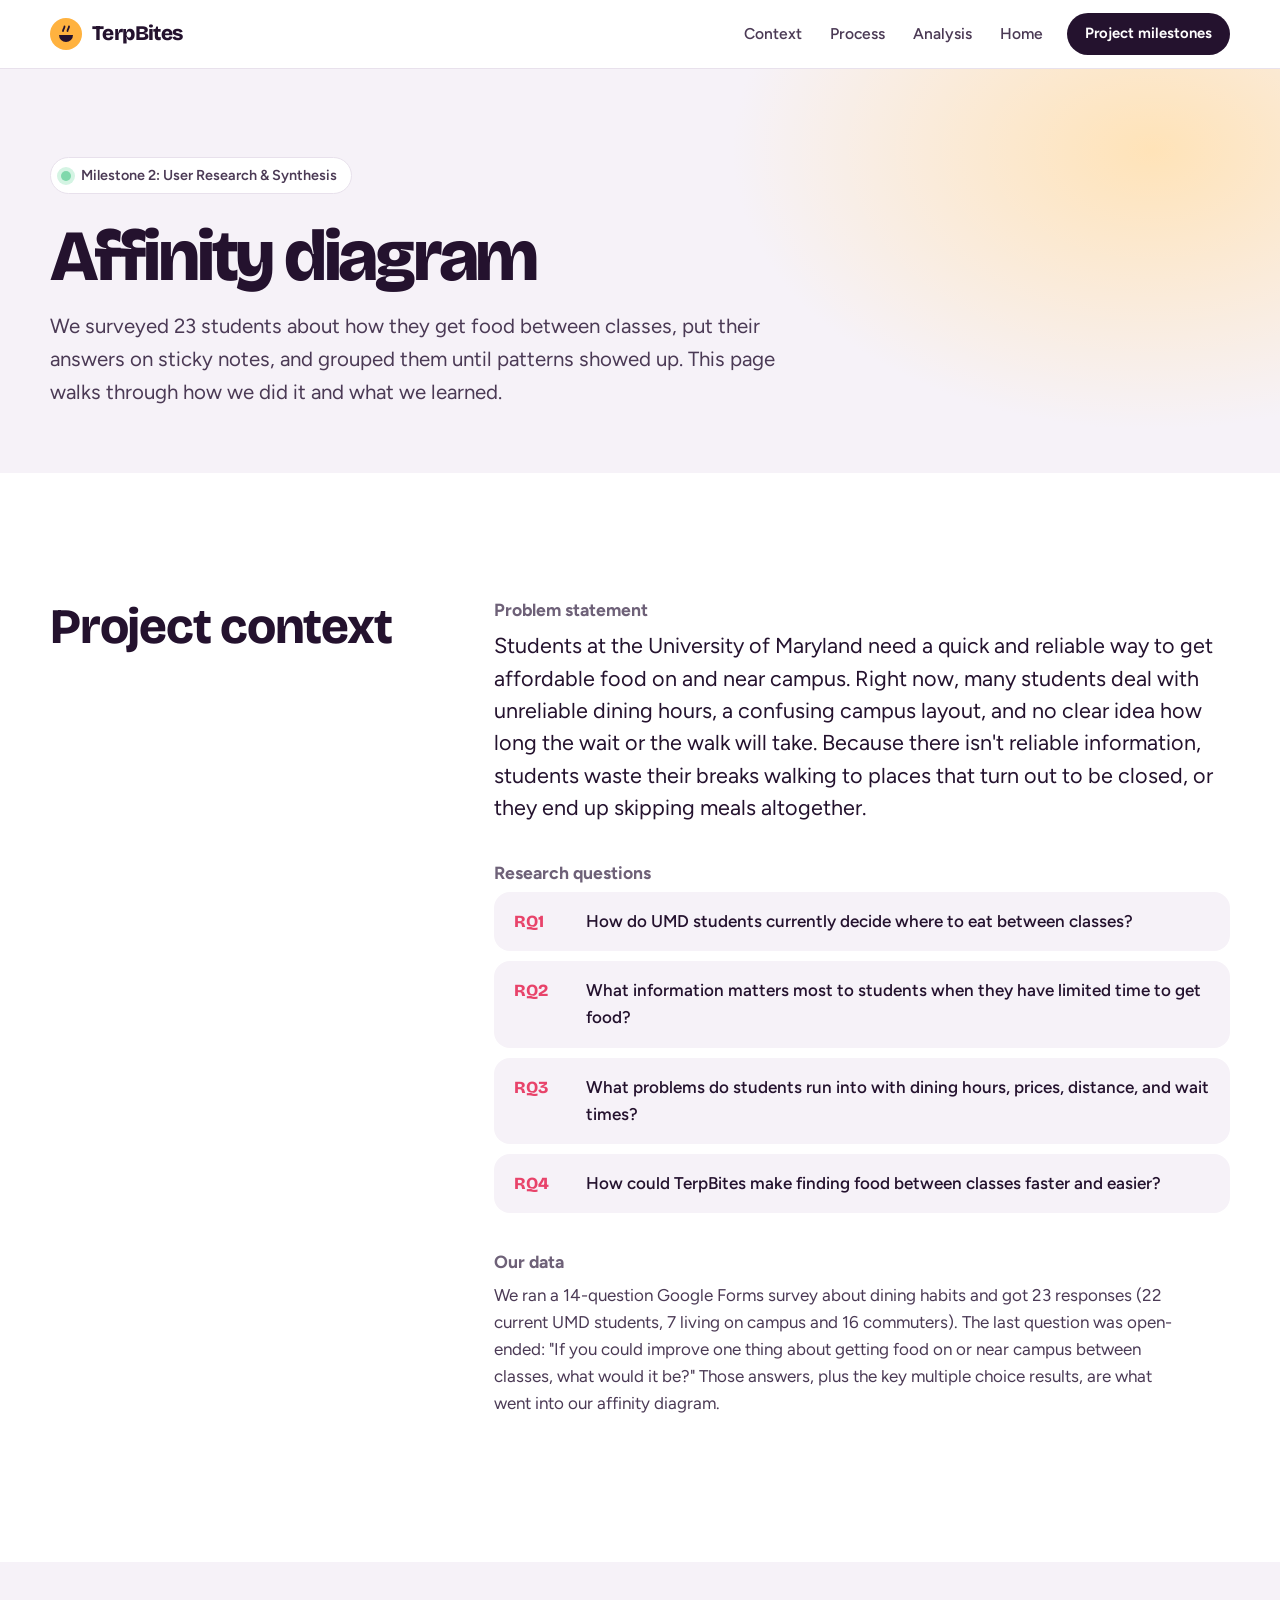
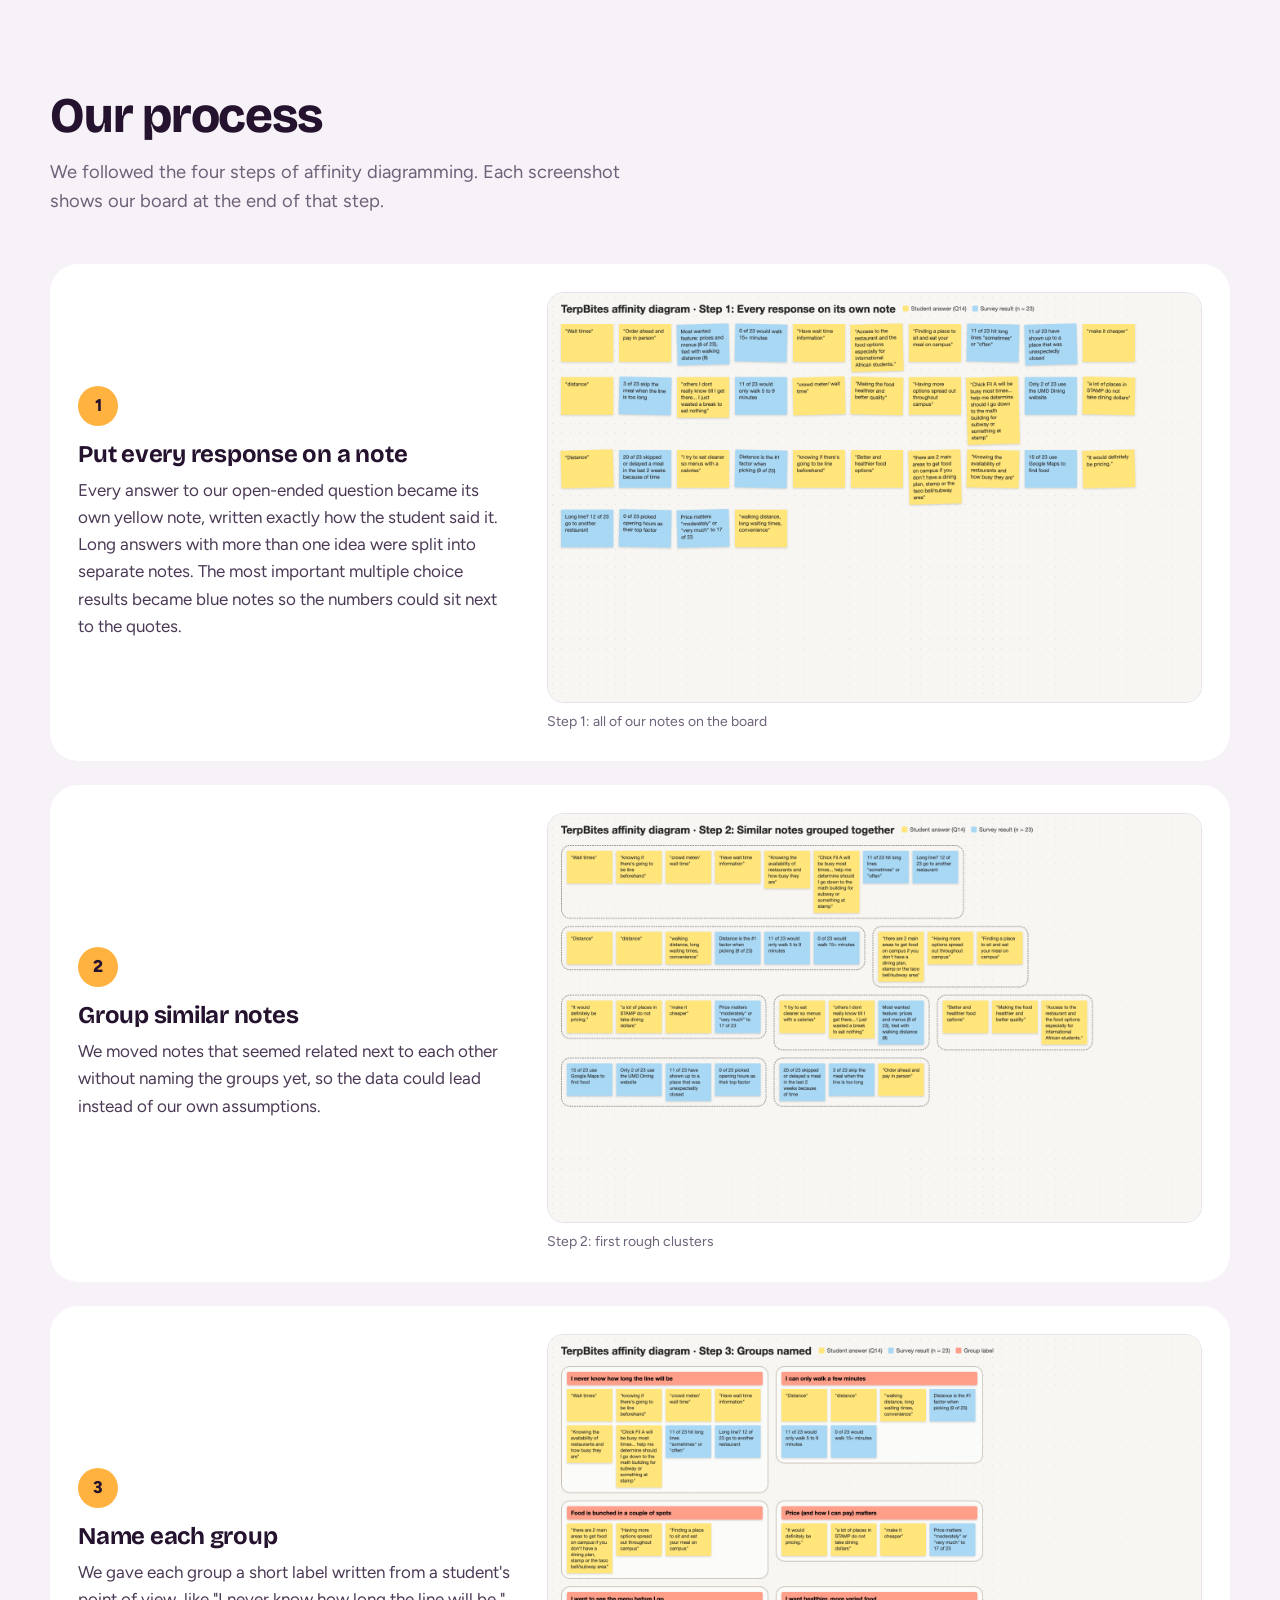
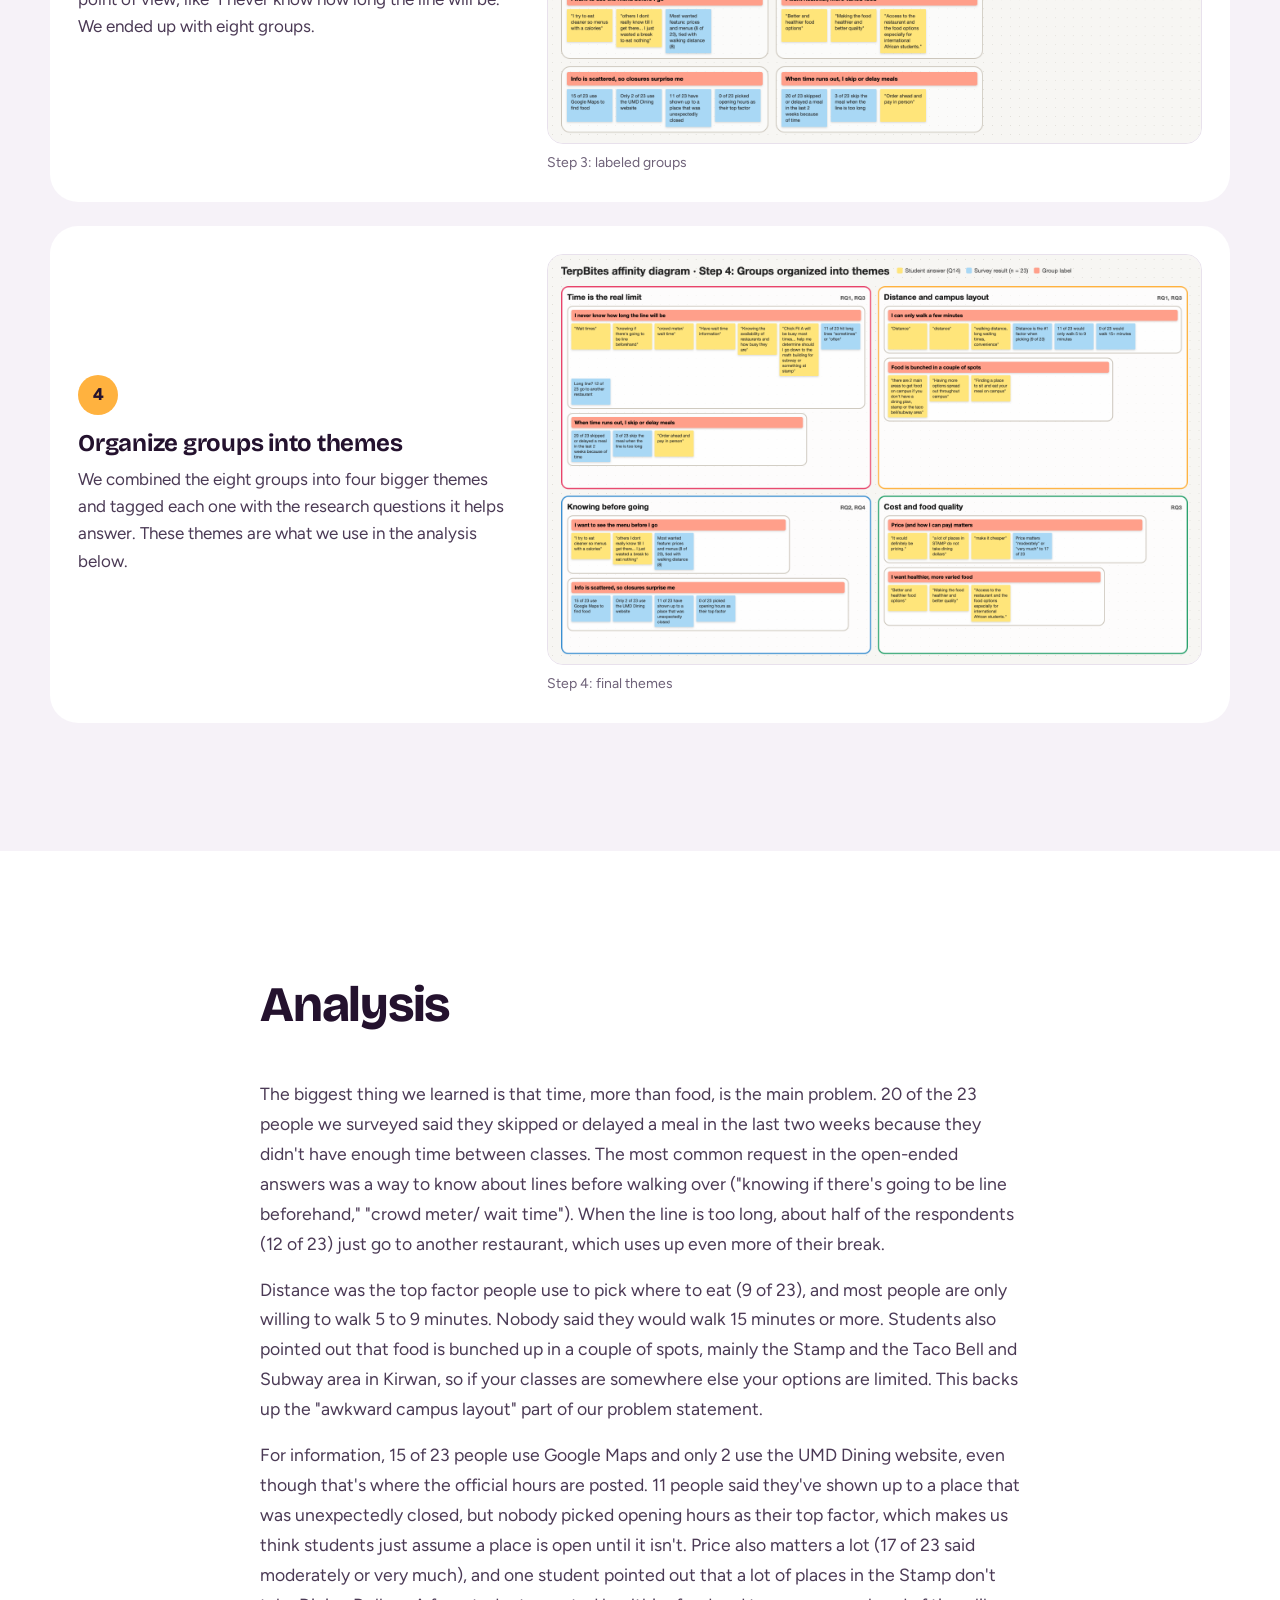
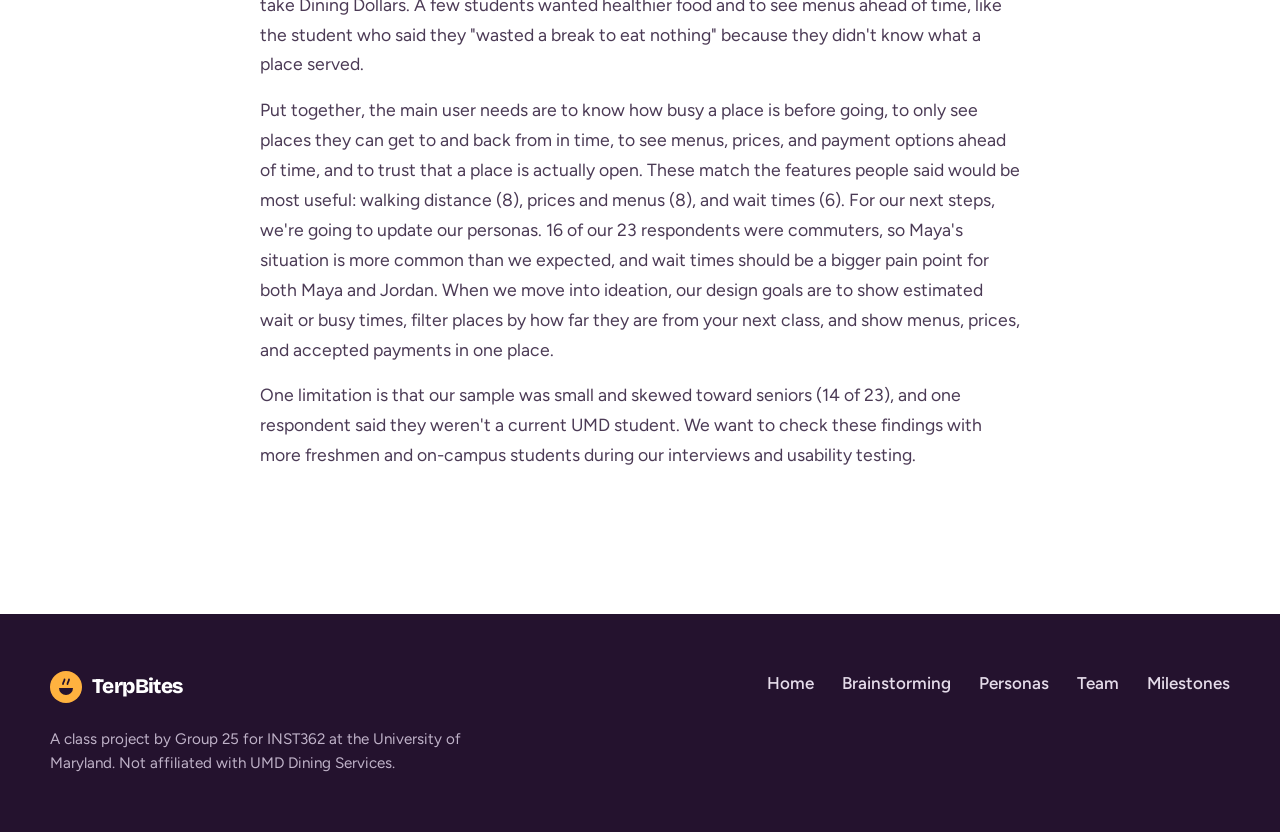
==== commit f7cab6f3: "Add Brainstorming page with 10+10 exercise and We Believe statements" ====
--- a/affinity.html
+++ b/affinity.html
@@ -158,6 +158,7 @@
       <nav aria-label="Footer">
         <ul>
           <li><a href="index.html">Home</a></li>
+          <li><a href="brainstorming.html">Brainstorming</a></li>
           <li><a href="index.html#persona">Personas</a></li>
           <li><a href="index.html#team">Team</a></li>
           <li><a href="index.html#progress">Milestones</a></li>
--- a/styles.css
+++ b/styles.css
@@ -538,6 +538,10 @@
   aspect-ratio: 16 / 9; border-radius: 16px; border: 2px dashed #cfc3d6; color: var(--muted); font-weight: 600;
 }
 .narrow-wrap { max-width: 760px; }
+.contributors { margin: 18px 0 0; color: var(--ink-2); max-width: 70ch; }
+.shot-wide { margin-top: 24px; background: #fff; border-radius: var(--radius-lg); padding: 16px; }
+#we-believe .shot-wide { background: var(--wash); }
+.shot a { display: block; }
 .data-h { margin-top: 40px; }
 .data-note { color: var(--ink-2); max-width: 62ch; }
 .analysis p { font-size: 1.1rem; color: var(--ink-2); line-height: 1.7; }
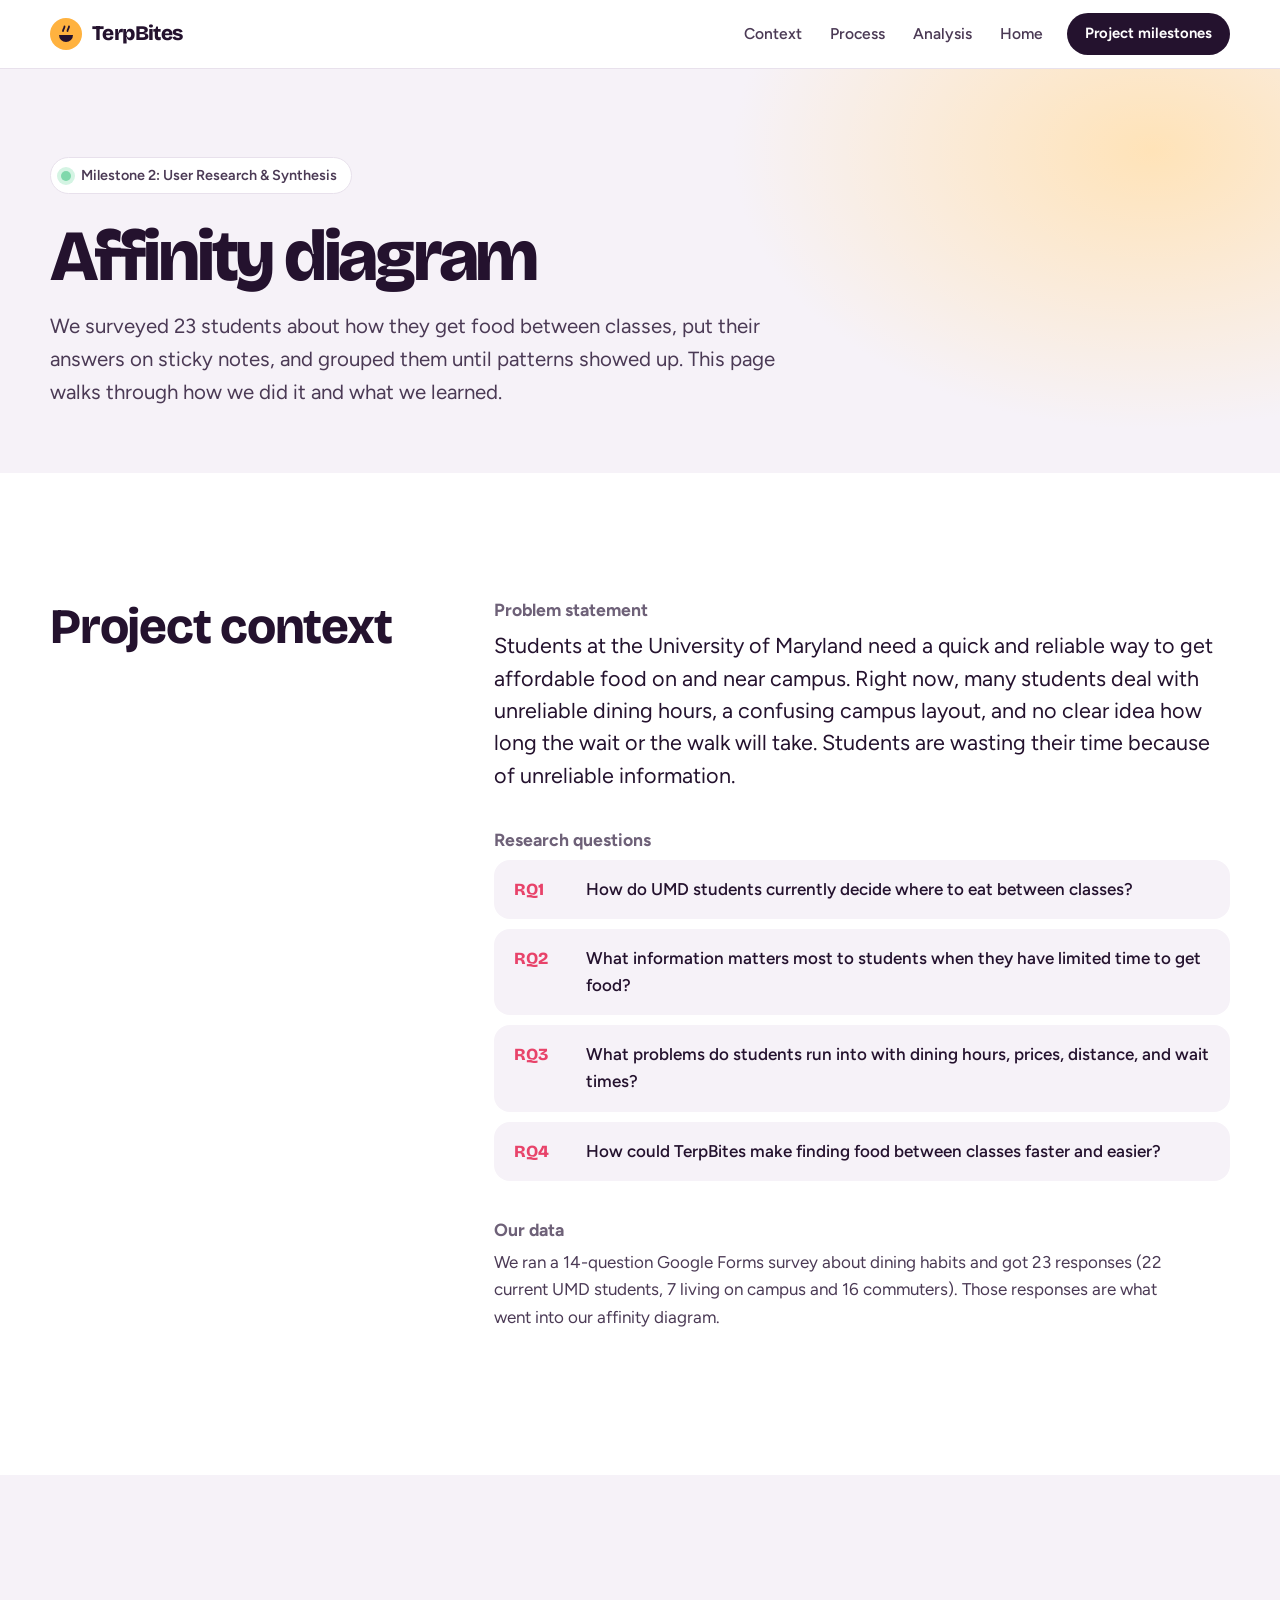
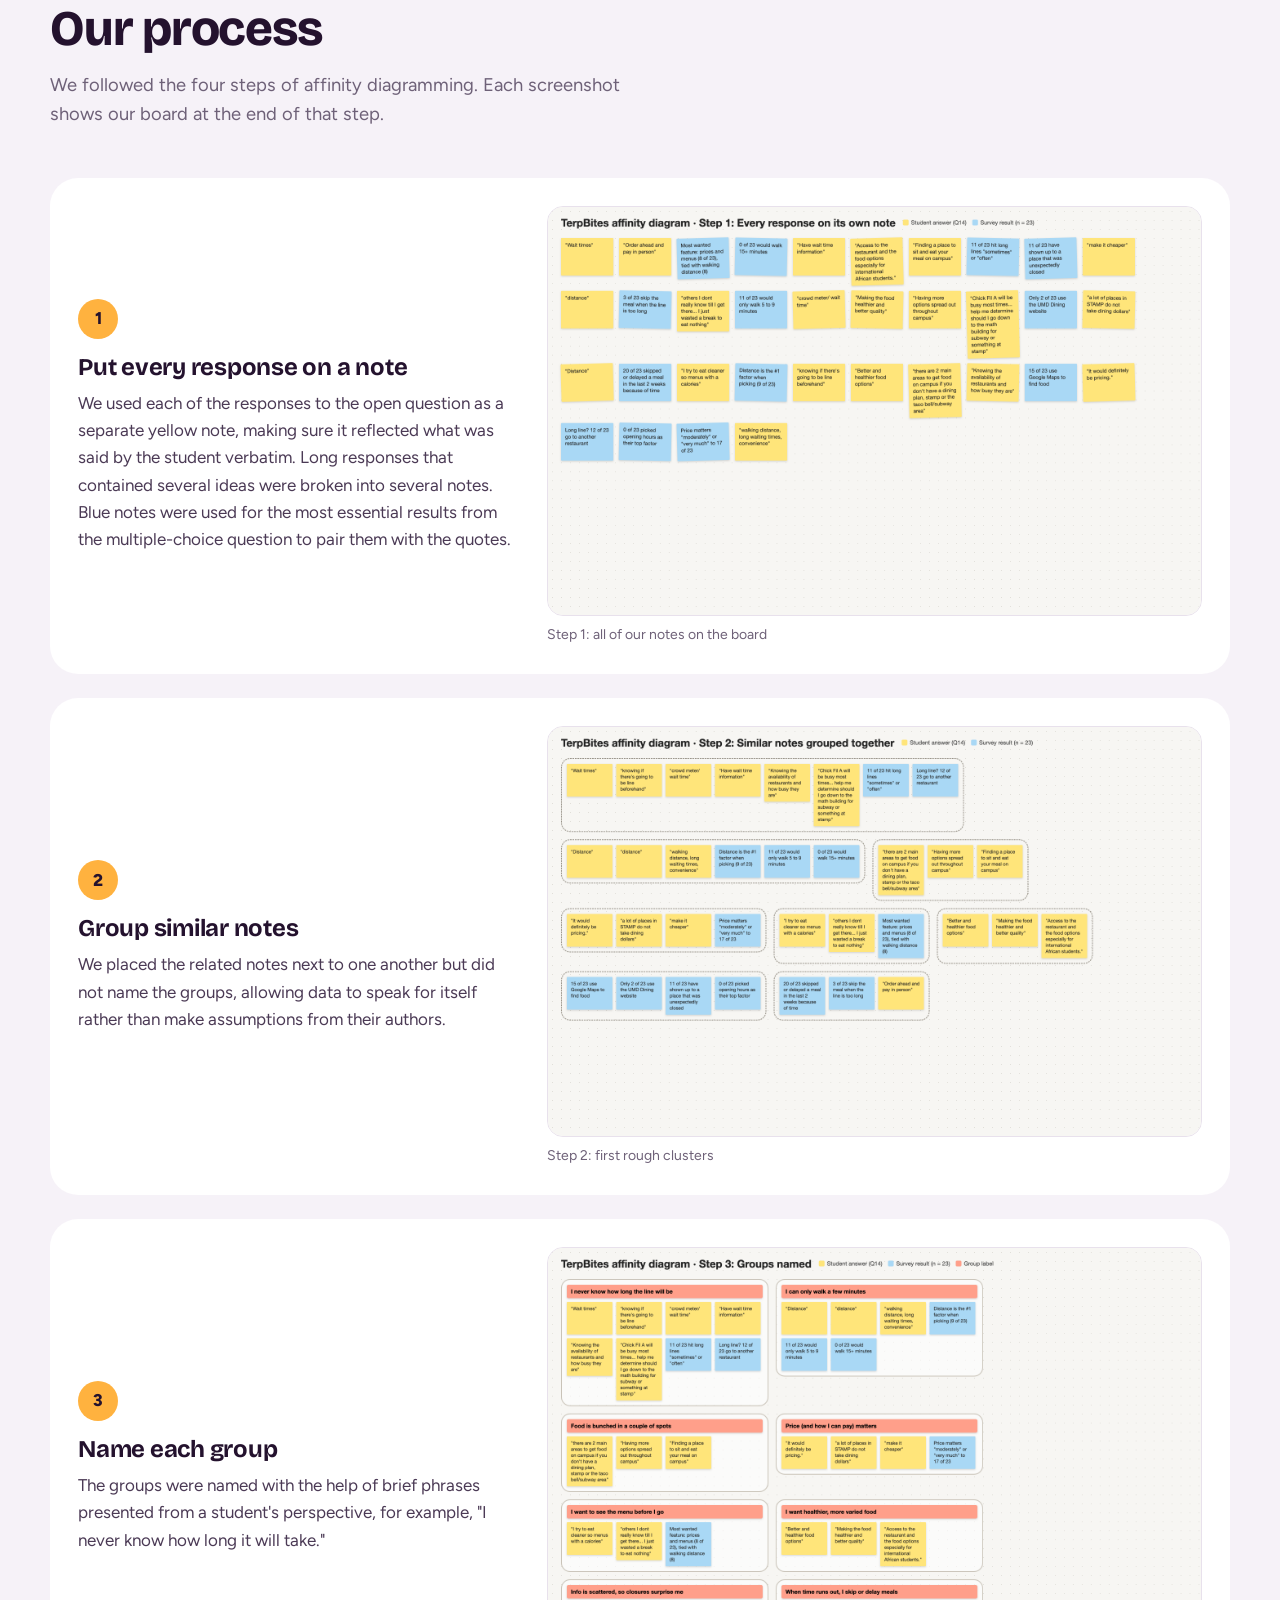
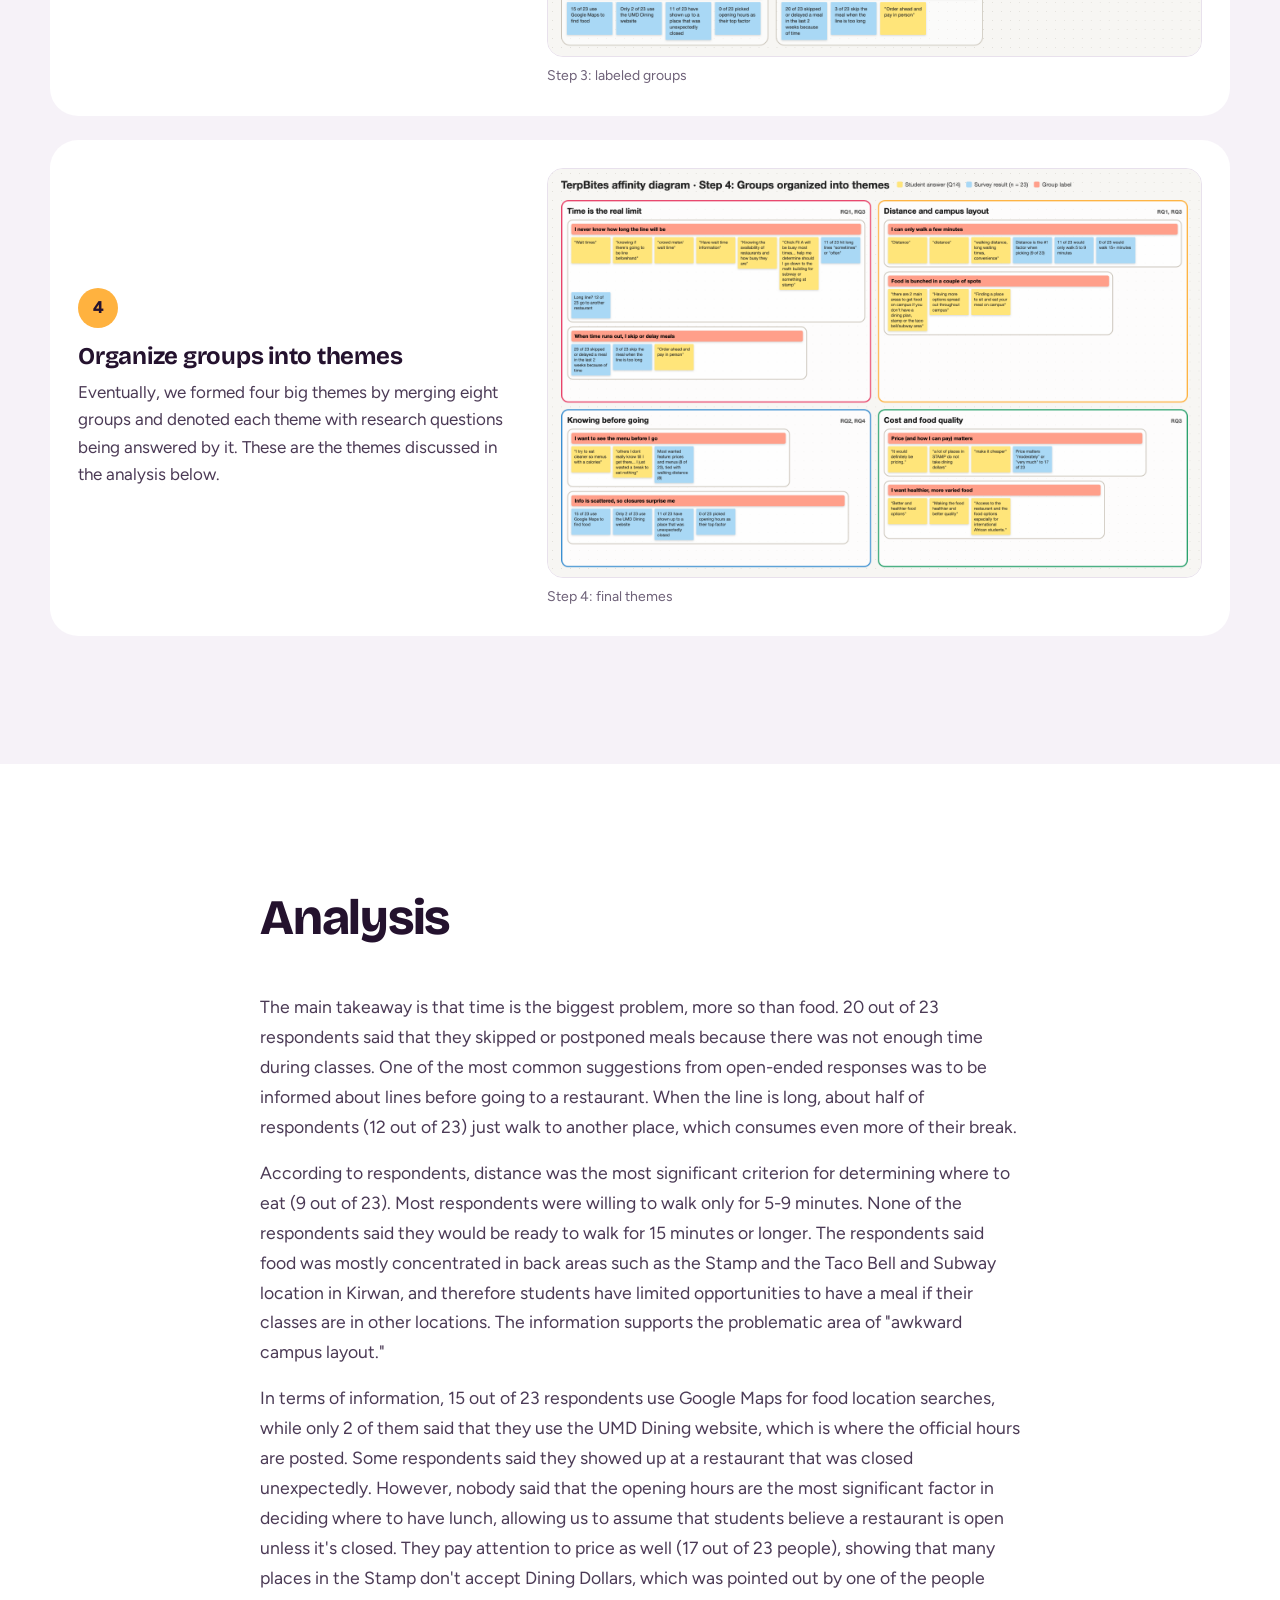
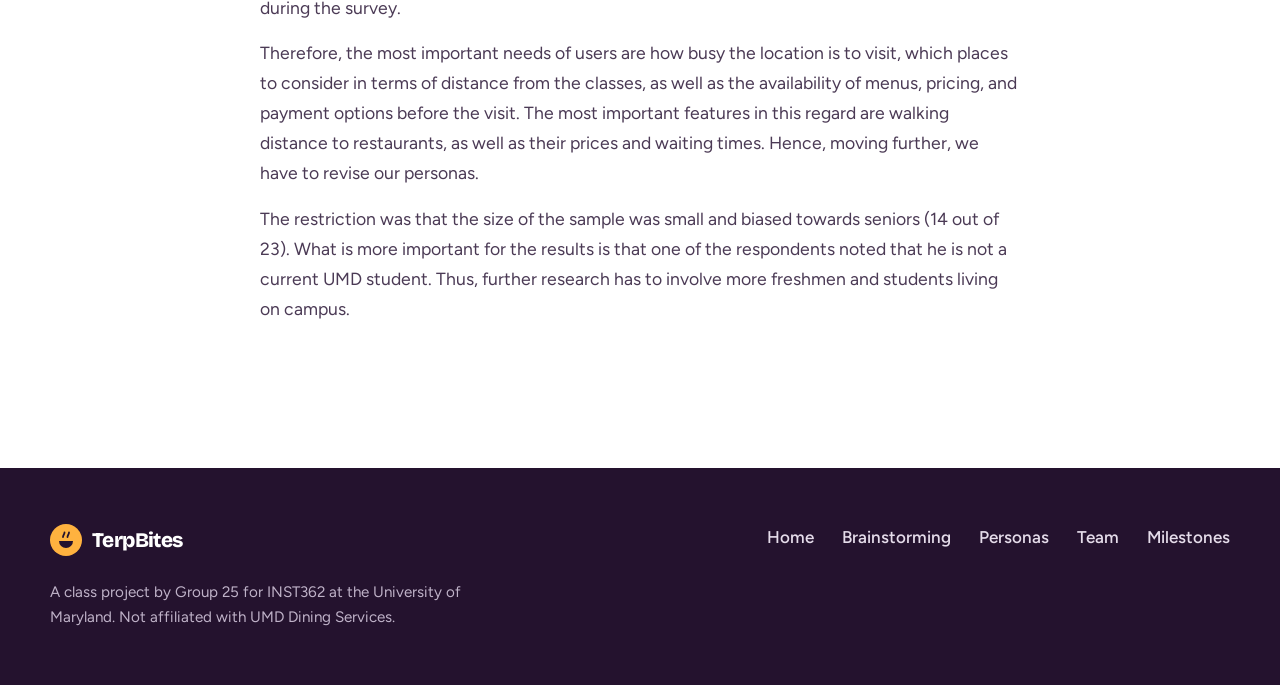
==== commit 228589f0: "Update brainstorming and affinity pages" ====
--- a/affinity.html
+++ b/affinity.html
@@ -52,7 +52,7 @@
         </div>
         <div>
           <h3 class="label-h">Problem statement</h3>
-          <p class="statement">Students at the University of Maryland need a quick and reliable way to get affordable food on and near campus. Right now, many students deal with unreliable dining hours, a confusing campus layout, and no clear idea how long the wait or the walk will take. Because there isn't reliable information, students waste their breaks walking to places that turn out to be closed, or they end up skipping meals altogether.</p>
+          <p class="statement">Students at the University of Maryland need a quick and reliable way to get affordable food on and near campus. Right now, many students deal with unreliable dining hours, a confusing campus layout, and no clear idea how long the wait or the walk will take. Students are wasting their time because of unreliable information.</p>
 
           <h3 class="label-h">Research questions</h3>
           <ol class="rq-list">
@@ -63,7 +63,7 @@
           </ol>
 
           <h3 class="label-h data-h">Our data</h3>
-          <p class="data-note">We ran a 14-question Google Forms survey about dining habits and got 23 responses (22 current UMD students, 7 living on campus and 16 commuters). The last question was open-ended: "If you could improve one thing about getting food on or near campus between classes, what would it be?" Those answers, plus the key multiple choice results, are what went into our affinity diagram.</p>
+          <p class="data-note">We ran a 14-question Google Forms survey about dining habits and got 23 responses (22 current UMD students, 7 living on campus and 16 commuters). Those responses are what went into our affinity diagram.</p>
         </div>
       </div>
     </section>
@@ -81,7 +81,7 @@
             <div class="step-text">
               <span class="step-num">1</span>
               <h3>Put every response on a note</h3>
-              <p>Every answer to our open-ended question became its own yellow note, written exactly how the student said it. Long answers with more than one idea were split into separate notes. The most important multiple choice results became blue notes so the numbers could sit next to the quotes.</p>
+              <p>We used each of the responses to the open question as a separate yellow note, making sure it reflected what was said by the student verbatim. Long responses that contained several ideas were broken into several notes. Blue notes were used for the most essential results from the multiple-choice question to pair them with the quotes.</p>
             </div>
             <figure class="shot">
               <img src="images/affinity/step1.png" alt="Step 1: all sticky notes from our interviews and observations, before grouping" loading="lazy" onerror="this.parentElement.classList.add('missing')">
@@ -92,7 +92,7 @@
             <div class="step-text">
               <span class="step-num">2</span>
               <h3>Group similar notes</h3>
-              <p>We moved notes that seemed related next to each other without naming the groups yet, so the data could lead instead of our own assumptions.</p>
+              <p>We placed the related notes next to one another but did not name the groups, allowing data to speak for itself rather than make assumptions from their authors.</p>
             </div>
             <figure class="shot">
               <img src="images/affinity/step2.png" alt="Step 2: sticky notes moved into rough clusters" loading="lazy" onerror="this.parentElement.classList.add('missing')">
@@ -103,7 +103,7 @@
             <div class="step-text">
               <span class="step-num">3</span>
               <h3>Name each group</h3>
-              <p>We gave each group a short label written from a student's point of view, like "I never know how long the line will be." We ended up with eight groups.</p>
+              <p>The groups were named with the help of brief phrases presented from a student's perspective, for example, "I never know how long it will take."</p>
             </div>
             <figure class="shot">
               <img src="images/affinity/step3.png" alt="Step 3: clusters with labels" loading="lazy" onerror="this.parentElement.classList.add('missing')">
@@ -114,7 +114,7 @@
             <div class="step-text">
               <span class="step-num">4</span>
               <h3>Organize groups into themes</h3>
-              <p>We combined the eight groups into four bigger themes and tagged each one with the research questions it helps answer. These themes are what we use in the analysis below.</p>
+              <p>Eventually, we formed four big themes by merging eight groups and denoted each theme with research questions being answered by it. These are the themes discussed in the analysis below.</p>
             </div>
             <figure class="shot">
               <img src="images/affinity/step4.png" alt="Step 4: labeled groups organized under larger themes" loading="lazy" onerror="this.parentElement.classList.add('missing')">
@@ -132,11 +132,11 @@
           <h2>Analysis</h2>
         </div>
         <div class="analysis" id="analysis-body">
-          <p>The biggest thing we learned is that time, more than food, is the main problem. 20 of the 23 people we surveyed said they skipped or delayed a meal in the last two weeks because they didn't have enough time between classes. The most common request in the open-ended answers was a way to know about lines before walking over ("knowing if there's going to be line beforehand," "crowd meter/ wait time"). When the line is too long, about half of the respondents (12 of 23) just go to another restaurant, which uses up even more of their break.</p>
-          <p>Distance was the top factor people use to pick where to eat (9 of 23), and most people are only willing to walk 5 to 9 minutes. Nobody said they would walk 15 minutes or more. Students also pointed out that food is bunched up in a couple of spots, mainly the Stamp and the Taco Bell and Subway area in Kirwan, so if your classes are somewhere else your options are limited. This backs up the "awkward campus layout" part of our problem statement.</p>
-          <p>For information, 15 of 23 people use Google Maps and only 2 use the UMD Dining website, even though that's where the official hours are posted. 11 people said they've shown up to a place that was unexpectedly closed, but nobody picked opening hours as their top factor, which makes us think students just assume a place is open until it isn't. Price also matters a lot (17 of 23 said moderately or very much), and one student pointed out that a lot of places in the Stamp don't take Dining Dollars. A few students wanted healthier food and to see menus ahead of time, like the student who said they "wasted a break to eat nothing" because they didn't know what a place served.</p>
-          <p>Put together, the main user needs are to know how busy a place is before going, to only see places they can get to and back from in time, to see menus, prices, and payment options ahead of time, and to trust that a place is actually open. These match the features people said would be most useful: walking distance (8), prices and menus (8), and wait times (6). For our next steps, we're going to update our personas. 16 of our 23 respondents were commuters, so Maya's situation is more common than we expected, and wait times should be a bigger pain point for both Maya and Jordan. When we move into ideation, our design goals are to show estimated wait or busy times, filter places by how far they are from your next class, and show menus, prices, and accepted payments in one place.</p>
-          <p>One limitation is that our sample was small and skewed toward seniors (14 of 23), and one respondent said they weren't a current UMD student. We want to check these findings with more freshmen and on-campus students during our interviews and usability testing.</p>
+          <p>The main takeaway is that time is the biggest problem, more so than food. 20 out of 23 respondents said that they skipped or postponed meals because there was not enough time during classes. One of the most common suggestions from open-ended responses was to be informed about lines before going to a restaurant. When the line is long, about half of respondents (12 out of 23) just walk to another place, which consumes even more of their break.</p>
+          <p>According to respondents, distance was the most significant criterion for determining where to eat (9 out of 23). Most respondents were willing to walk only for 5-9 minutes. None of the respondents said they would be ready to walk for 15 minutes or longer. The respondents said food was mostly concentrated in back areas such as the Stamp and the Taco Bell and Subway location in Kirwan, and therefore students have limited opportunities to have a meal if their classes are in other locations. The information supports the problematic area of "awkward campus layout."</p>
+          <p>In terms of information, 15 out of 23 respondents use Google Maps for food location searches, while only 2 of them said that they use the UMD Dining website, which is where the official hours are posted. Some respondents said they showed up at a restaurant that was closed unexpectedly. However, nobody said that the opening hours are the most significant factor in deciding where to have lunch, allowing us to assume that students believe a restaurant is open unless it's closed. They pay attention to price as well (17 out of 23 people), showing that many places in the Stamp don't accept Dining Dollars, which was pointed out by one of the people during the survey. </p>
+          <p>Therefore, the most important needs of users are how busy the location is to visit, which places to consider in terms of distance from the classes, as well as the availability of menus, pricing, and payment options before the visit. The most important features in this regard are walking distance to restaurants, as well as their prices and waiting times. Hence, moving further, we have to revise our personas. </p>
+          <p>The restriction was that the size of the sample was small and biased towards seniors (14 out of 23). What is more important for the results is that one of the respondents noted that he is not a current UMD student. Thus, further research has to involve more freshmen and students living on campus.</p>
         </div>
       </div>
     </section>
